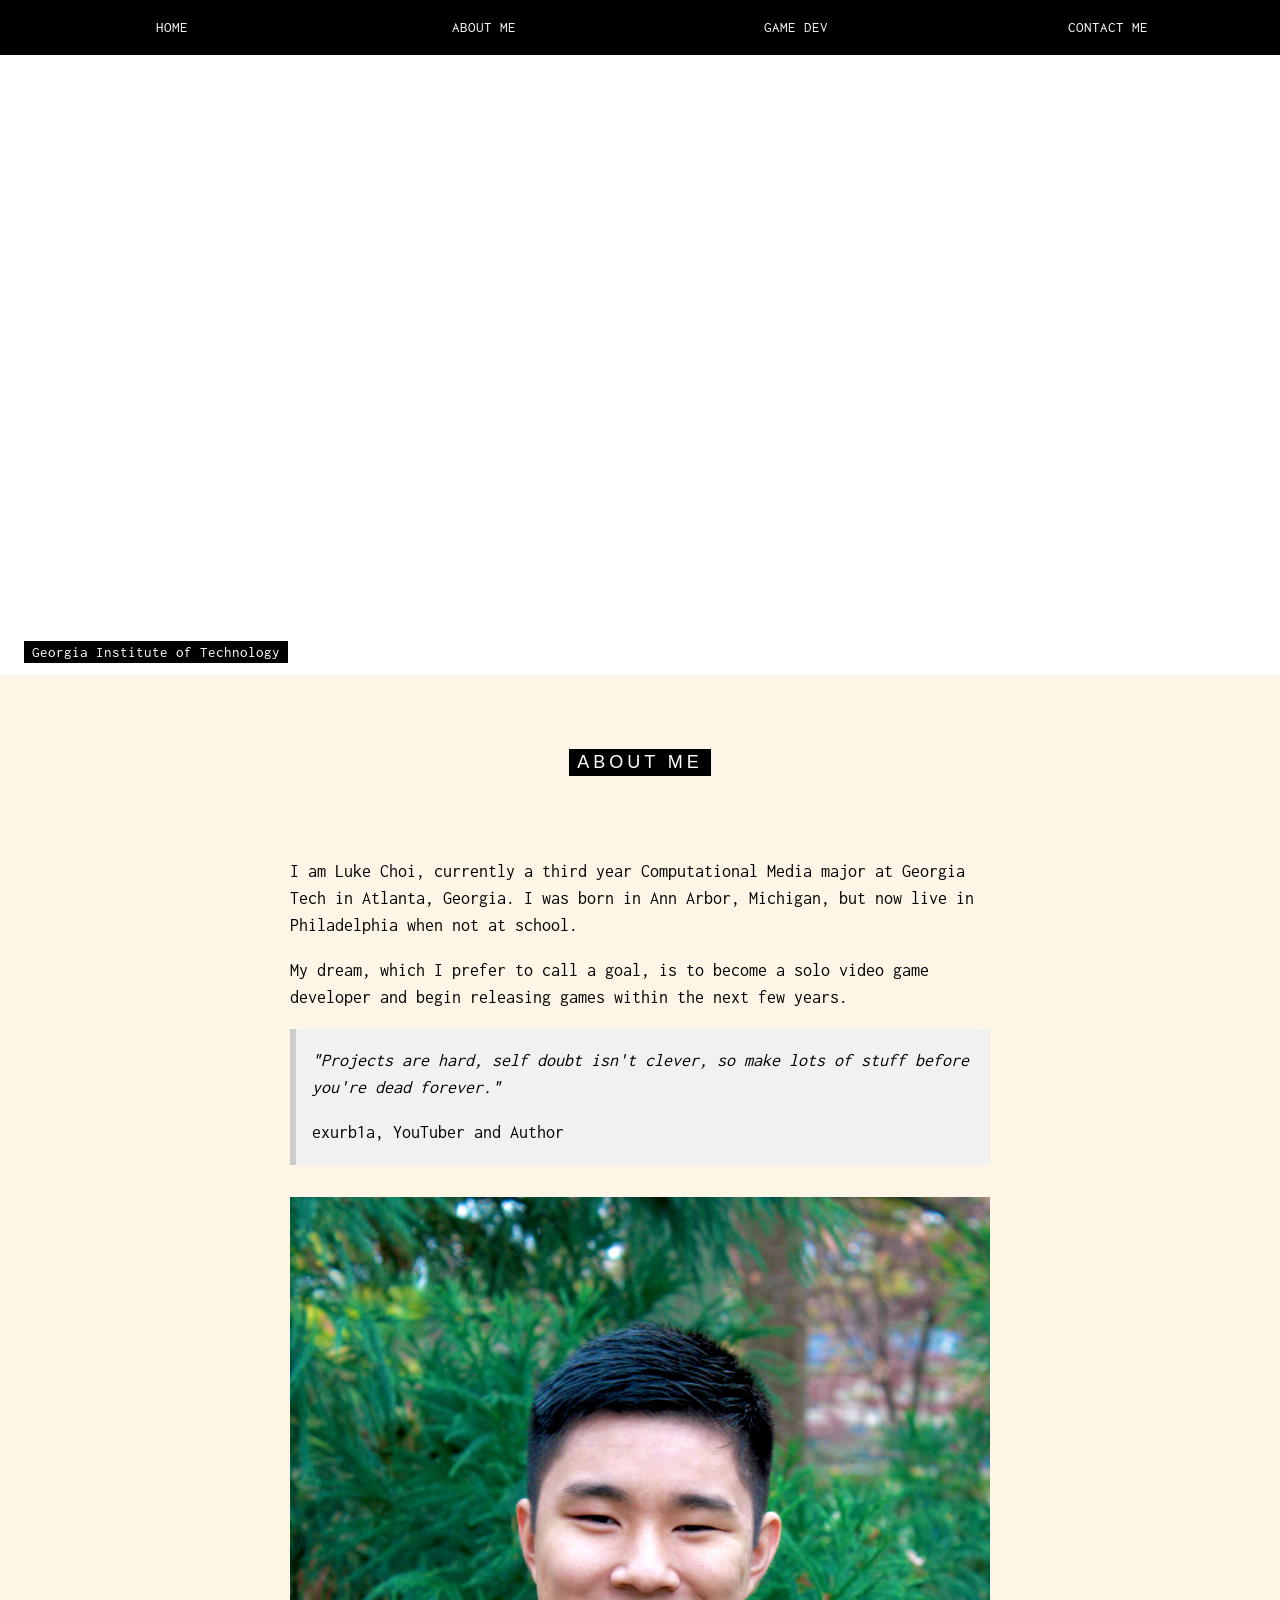
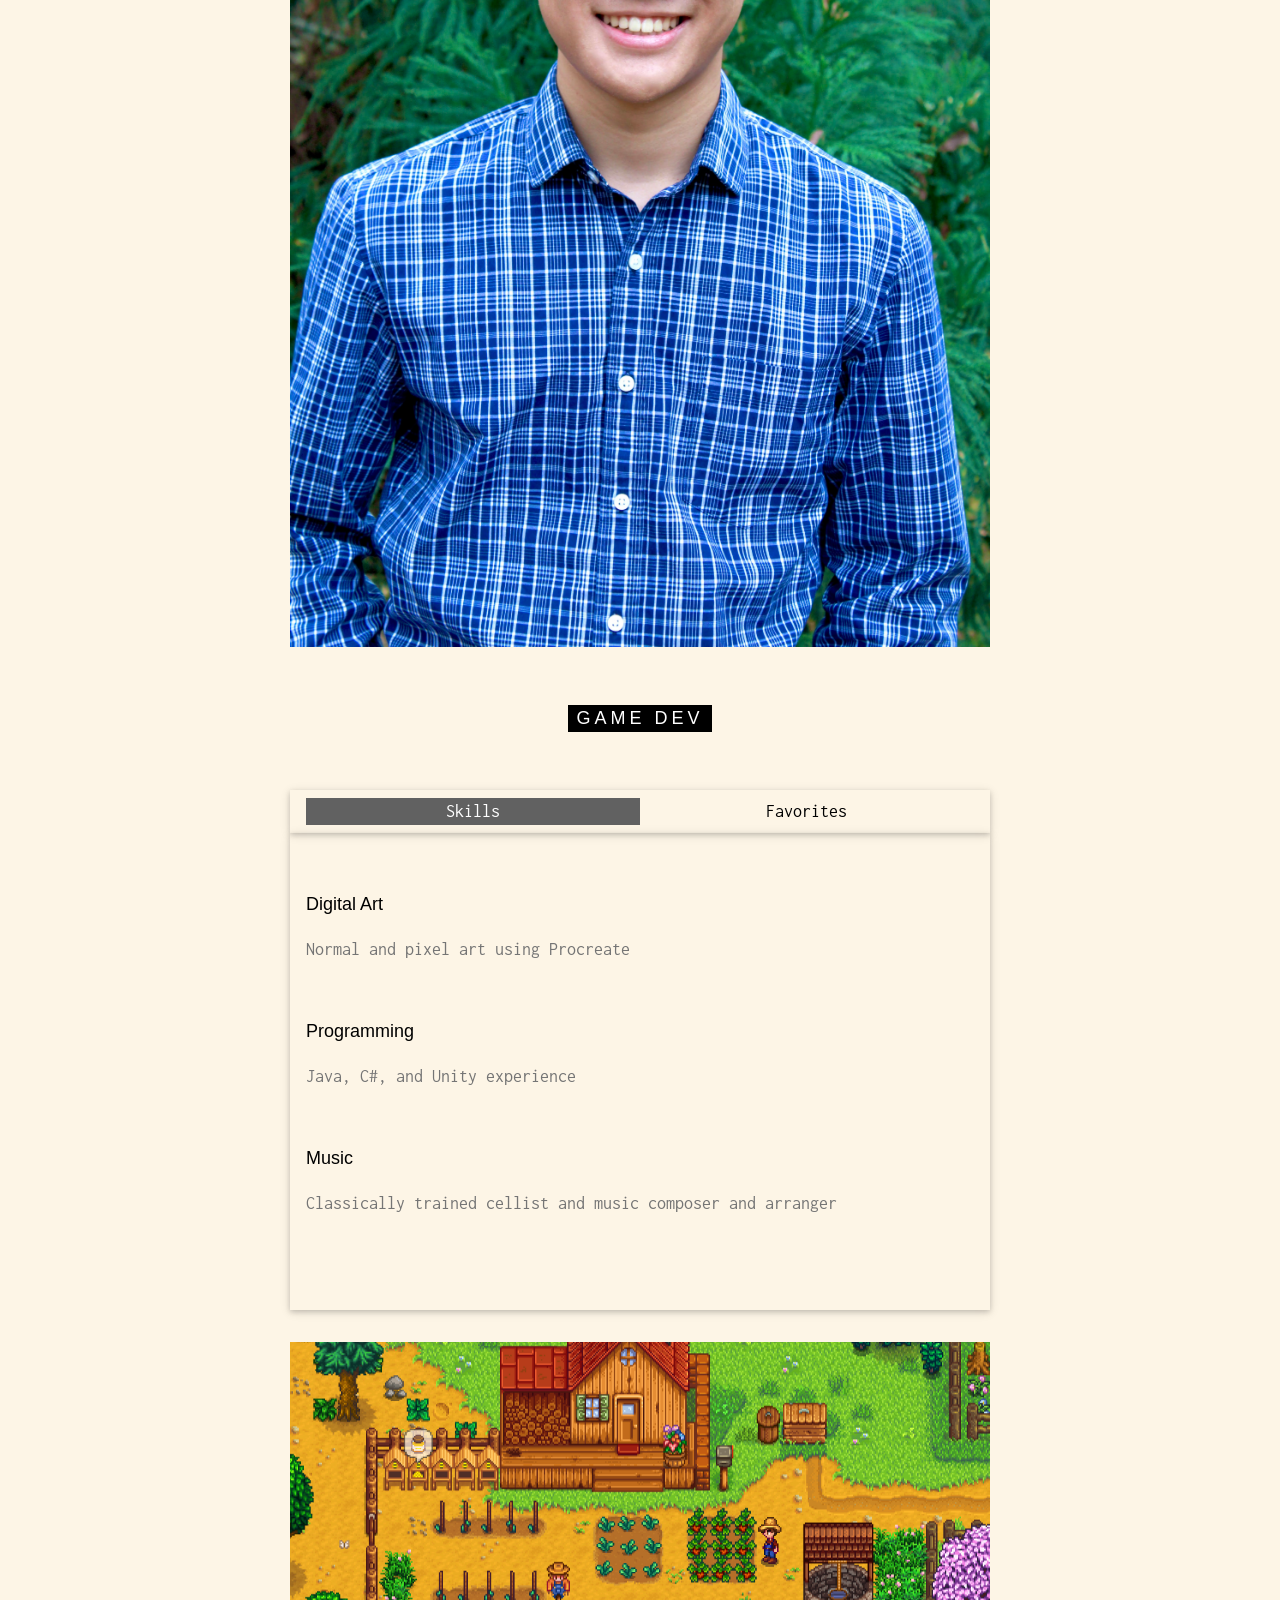
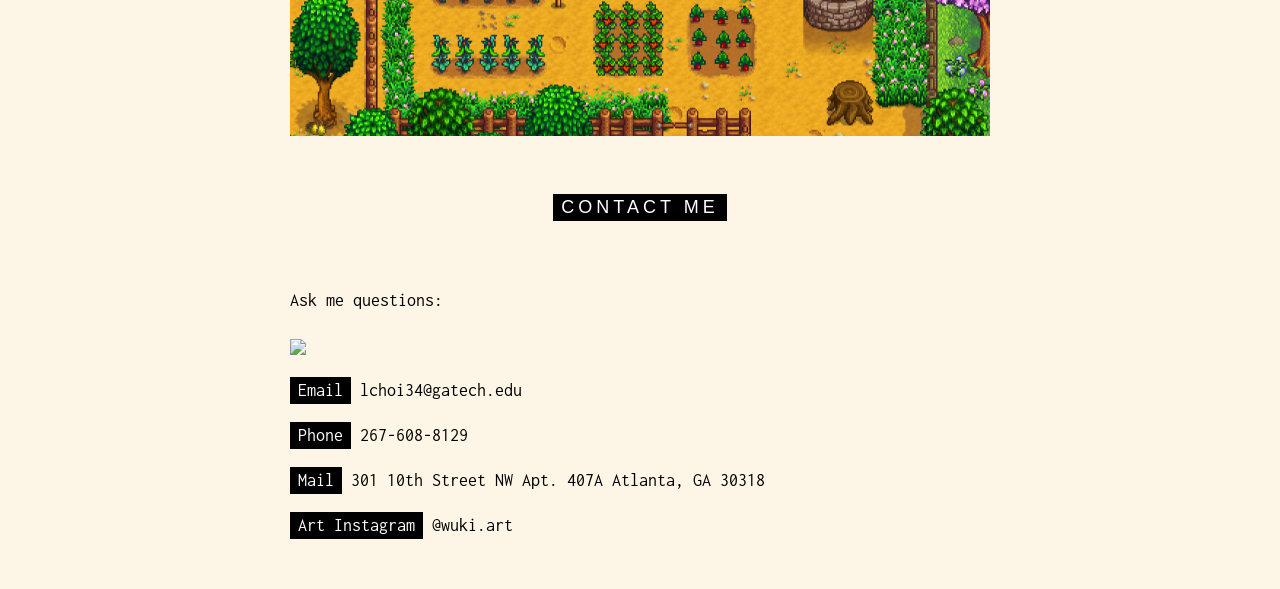
==== index.html @ 67d05bbc "rename" ====
<!DOCTYPE html>
<html>
<head>
<title>Luke Choi</title>
<meta charset="UTF-8">
<meta name="viewport" content="width=device-width, initial-scale=1">
<link rel="stylesheet" href="hmm.css">
<link rel="stylesheet" href="https://fonts.googleapis.com/css?family=Inconsolata">
<style>
body, html {
  height: 100%;
  font-family: "Inconsolata", sans-serif;
}

.bgimg {
  background-position: center;
  background-size: cover;
  background-image: url("mountains2.jpg");
  min-height: 75%;
}

.menu {
  display: none;
}
</style>
</head>
<body>

<!-- Links (sit on top) -->
<div class="w3-top">
  <div class="w3-row w3-padding w3-black">
    <div class="w3-col s3">
      <a href="#" class="w3-button w3-block w3-black">HOME</a>
    </div>
    <div class="w3-col s3">
      <a href="#about" class="w3-button w3-block w3-black">ABOUT ME</a>
    </div>
    <div class="w3-col s3">
      <a href="#gamedev" class="w3-button w3-block w3-black">GAME DEV</a>
    </div>
    <div class="w3-col s3">
      <a href="#contact" class="w3-button w3-block w3-black">CONTACT ME</a>
    </div>
  </div>
</div>

<!-- Header with image -->
<header class="bgimg w3-display-container w3-grayscale-min" id="home">
  <div class="w3-display-bottomleft w3-center w3-padding-large w3-hide-small">
    <span class="w3-tag">Georgia Institute of Technology</span>
  </div>
  <div class="w3-display-middle w3-center">
    <span class="w3-text-white" style="font-size:90px">Luke<br>Choi</span>
  </div>
  <div class="w3-display-bottomright w3-center w3-padding-large">
    <span class="w3-text-white">Computational Media</span>
  </div>
</header>

<!-- Add a background color and large text to the whole page -->
<div class="w3-sand w3-grayscale w3-large">

<!-- About Container -->
<div class="w3-container" id="about">
  <div class="w3-content" style="max-width:700px">
    <h5 class="w3-center w3-padding-64"><span class="w3-tag w3-wide">ABOUT ME</span></h5>
    <p>I am Luke Choi, currently a third year Computational Media major at Georgia Tech in Atlanta, Georgia. I was born in Ann Arbor, Michigan, but now live in Philadelphia when not at school. </p>
    <p>My dream, which I prefer to call a goal, is to become a solo video game developer and begin releasing games within the next few years. </p>
    <div class="w3-panel w3-leftbar w3-light-grey">
      <p><i>"Projects are hard, self doubt isn't clever, so make lots of stuff before you're dead forever."</i></p>
      <p>exurb1a, YouTuber and Author</p>
    </div>
    <img src="luke.jpg" style="width:100%;max-width:1000px" class="w3-margin-top">
  </div>
</div>

<!-- Menu Container -->
<div class="w3-container" id="gamedev">
  <div class="w3-content" style="max-width:700px">
 
    <h5 class="w3-center w3-padding-48"><span class="w3-tag w3-wide">GAME DEV</span></h5>
  
    <div class="w3-row w3-center w3-card w3-padding">
      <a href="javascript:void(0)" onclick="openMenu(event, 'Skills');" id="myLink">
        <div class="w3-col s6 tablink">Skills</div>
      </a>
      <a href="javascript:void(0)" onclick="openMenu(event, 'Favorites');">
        <div class="w3-col s6 tablink">Favorites</div>
      </a>
    </div>

    <div id="Skills" class="w3-container menu w3-padding-48 w3-card">
      <h5>Digital Art</h5>
      <p class="w3-text-grey">Normal and pixel art using Procreate</p><br>
    
      <h5>Programming</h5>
      <p class="w3-text-grey">Java, C#, and Unity experience</p><br>
    
      <h5>Music</h5>
      <p class="w3-text-grey">Classically trained cellist and music composer and arranger</p><br>
    </div>

    <div id="Favorites" class="w3-container menu w3-padding-48 w3-card">
      <h5>Doki Doki Literature Club!</h5>
      <p class="w3-text-grey">Psychological horror game that pushed me into game dev</p><br>
    
      <h5>Undertale</h5>
      <p class="w3-text-grey">Great example of using game mechanics to reinforce themes</p><br>
    
      <h5>Stardew Valley</h5>
      <p class="w3-text-grey">Proof that game devs can create amazing things alone</p><br>
    
      <h5>Before Your Eyes</h5>
      <p class="w3-text-grey">Pushes the boundaries of storytelling in video games</p><br>
    
      <h5>Overwatch</h5>
      <p class="w3-text-grey">Just for my competetive strategy kick</p>
    </div>  
    <img src="stardew.jpg" style="width:100%;max-width:1000px;margin-top:32px;">
  </div>
</div>

<!-- Contact/Area Container -->
<div class="w3-container" id="contact" style="padding-bottom:32px;">
  <div class="w3-content" style="max-width:700px">
    <h5 class="w3-center w3-padding-48"><span class="w3-tag w3-wide">CONTACT ME</span></h5>
    <p>Ask me questions:</p>
    <img src="lake.jpg" class="w3-image" style="width:100%">
    <p><span class="w3-tag">Email</span> lchoi34@gatech.edu</p>
    <p><span class="w3-tag">Phone</span> 267-608-8129</p>
    <p><span class="w3-tag">Mail</span> 301 10th Street NW Apt. 407A Atlanta, GA 30318</p>
    <p><span class="w3-tag">Art Instagram</span> @wuki.art</p>
  </div>
</div>

<!-- End page content -->
</div>

<script>
// Tabbed Menu
function openMenu(evt, menuName) {
  var i, x, tablinks;
  x = document.getElementsByClassName("menu");
  for (i = 0; i < x.length; i++) {
    x[i].style.display = "none";
  }
  tablinks = document.getElementsByClassName("tablink");
  for (i = 0; i < x.length; i++) {
    tablinks[i].className = tablinks[i].className.replace(" w3-dark-grey", "");
  }
  document.getElementById(menuName).style.display = "block";
  evt.currentTarget.firstElementChild.className += " w3-dark-grey";
}
document.getElementById("myLink").click();
</script>

</body>
</html>
---- hmm.css ----
/* W3.CSS 4.15 December 2020 by Jan Egil and Borge Refsnes */
html{box-sizing:border-box}*,*:before,*:after{box-sizing:inherit}
/* Extract from normalize.css by Nicolas Gallagher and Jonathan Neal git.io/normalize */
html{-ms-text-size-adjust:100%;-webkit-text-size-adjust:100%}body{margin:0}
article,aside,details,figcaption,figure,footer,header,main,menu,nav,section{display:block}summary{display:list-item}
audio,canvas,progress,video{display:inline-block}progress{vertical-align:baseline}
audio:not([controls]){display:none;height:0}[hidden],template{display:none}
a{background-color:transparent}a:active,a:hover{outline-width:0}
abbr[title]{border-bottom:none;text-decoration:underline;text-decoration:underline dotted}
b,strong{font-weight:bolder}dfn{font-style:italic}mark{background:#ff0;color:#000}
small{font-size:80%}sub,sup{font-size:75%;line-height:0;position:relative;vertical-align:baseline}
sub{bottom:-0.25em}sup{top:-0.5em}figure{margin:1em 40px}img{border-style:none}
code,kbd,pre,samp{font-family:monospace,monospace;font-size:1em}hr{box-sizing:content-box;height:0;overflow:visible}
button,input,select,textarea,optgroup{font:inherit;margin:0}optgroup{font-weight:bold}
button,input{overflow:visible}button,select{text-transform:none}
button,[type=button],[type=reset],[type=submit]{-webkit-appearance:button}
button::-moz-focus-inner,[type=button]::-moz-focus-inner,[type=reset]::-moz-focus-inner,[type=submit]::-moz-focus-inner{border-style:none;padding:0}
button:-moz-focusring,[type=button]:-moz-focusring,[type=reset]:-moz-focusring,[type=submit]:-moz-focusring{outline:1px dotted ButtonText}
fieldset{border:1px solid #c0c0c0;margin:0 2px;padding:.35em .625em .75em}
legend{color:inherit;display:table;max-width:100%;padding:0;white-space:normal}textarea{overflow:auto}
[type=checkbox],[type=radio]{padding:0}
[type=number]::-webkit-inner-spin-button,[type=number]::-webkit-outer-spin-button{height:auto}
[type=search]{-webkit-appearance:textfield;outline-offset:-2px}
[type=search]::-webkit-search-decoration{-webkit-appearance:none}
::-webkit-file-upload-button{-webkit-appearance:button;font:inherit}
/* End extract */
html,body{font-family:Verdana,sans-serif;font-size:15px;line-height:1.5}html{overflow-x:hidden}
h1{font-size:36px}h2{font-size:30px}h3{font-size:24px}h4{font-size:20px}h5{font-size:18px}h6{font-size:16px}
.w3-serif{font-family:serif}.w3-sans-serif{font-family:sans-serif}.w3-cursive{font-family:cursive}.w3-monospace{font-family:monospace}
h1,h2,h3,h4,h5,h6{font-family:"Segoe UI",Arial,sans-serif;font-weight:400;margin:10px 0}.w3-wide{letter-spacing:4px}
hr{border:0;border-top:1px solid #eee;margin:20px 0}
.w3-image{max-width:100%;height:auto}img{vertical-align:middle}a{color:inherit}
.w3-table,.w3-table-all{border-collapse:collapse;border-spacing:0;width:100%;display:table}.w3-table-all{border:1px solid #ccc}
.w3-bordered tr,.w3-table-all tr{border-bottom:1px solid #ddd}.w3-striped tbody tr:nth-child(even){background-color:#f1f1f1}
.w3-table-all tr:nth-child(odd){background-color:#fff}.w3-table-all tr:nth-child(even){background-color:#f1f1f1}
.w3-hoverable tbody tr:hover,.w3-ul.w3-hoverable li:hover{background-color:#ccc}.w3-centered tr th,.w3-centered tr td{text-align:center}
.w3-table td,.w3-table th,.w3-table-all td,.w3-table-all th{padding:8px 8px;display:table-cell;text-align:left;vertical-align:top}
.w3-table th:first-child,.w3-table td:first-child,.w3-table-all th:first-child,.w3-table-all td:first-child{padding-left:16px}
.w3-btn,.w3-button{border:none;display:inline-block;padding:8px 16px;vertical-align:middle;overflow:hidden;text-decoration:none;color:inherit;background-color:inherit;text-align:center;cursor:pointer;white-space:nowrap}
.w3-btn:hover{box-shadow:0 8px 16px 0 rgba(0,0,0,0.2),0 6px 20px 0 rgba(0,0,0,0.19)}
.w3-btn,.w3-button{-webkit-touch-callout:none;-webkit-user-select:none;-khtml-user-select:none;-moz-user-select:none;-ms-user-select:none;user-select:none}   
.w3-disabled,.w3-btn:disabled,.w3-button:disabled{cursor:not-allowed;opacity:0.3}.w3-disabled *,:disabled *{pointer-events:none}
.w3-btn.w3-disabled:hover,.w3-btn:disabled:hover{box-shadow:none}
.w3-badge,.w3-tag{background-color:#000;color:#fff;display:inline-block;padding-left:8px;padding-right:8px;text-align:center}.w3-badge{border-radius:50%}
.w3-ul{list-style-type:none;padding:0;margin:0}.w3-ul li{padding:8px 16px;border-bottom:1px solid #ddd}.w3-ul li:last-child{border-bottom:none}
.w3-tooltip,.w3-display-container{position:relative}.w3-tooltip .w3-text{display:none}.w3-tooltip:hover .w3-text{display:inline-block}
.w3-ripple:active{opacity:0.5}.w3-ripple{transition:opacity 0s}
.w3-input{padding:8px;display:block;border:none;border-bottom:1px solid #ccc;width:100%}
.w3-select{padding:9px 0;width:100%;border:none;border-bottom:1px solid #ccc}
.w3-dropdown-click,.w3-dropdown-hover{position:relative;display:inline-block;cursor:pointer}
.w3-dropdown-hover:hover .w3-dropdown-content{display:block}
.w3-dropdown-hover:first-child,.w3-dropdown-click:hover{background-color:#ccc;color:#000}
.w3-dropdown-hover:hover > .w3-button:first-child,.w3-dropdown-click:hover > .w3-button:first-child{background-color:#ccc;color:#000}
.w3-dropdown-content{cursor:auto;color:#000;background-color:#fff;display:none;position:absolute;min-width:160px;margin:0;padding:0;z-index:1}
.w3-check,.w3-radio{width:24px;height:24px;position:relative;top:6px}
.w3-sidebar{height:100%;width:200px;background-color:#fff;position:fixed!important;z-index:1;overflow:auto}
.w3-bar-block .w3-dropdown-hover,.w3-bar-block .w3-dropdown-click{width:100%}
.w3-bar-block .w3-dropdown-hover .w3-dropdown-content,.w3-bar-block .w3-dropdown-click .w3-dropdown-content{min-width:100%}
.w3-bar-block .w3-dropdown-hover .w3-button,.w3-bar-block .w3-dropdown-click .w3-button{width:100%;text-align:left;padding:8px 16px}
.w3-main,#main{transition:margin-left .4s}
.w3-modal{z-index:3;display:none;padding-top:100px;position:fixed;left:0;top:0;width:100%;height:100%;overflow:auto;background-color:rgb(0,0,0);background-color:rgba(0,0,0,0.4)}
.w3-modal-content{margin:auto;background-color:#fff;position:relative;padding:0;outline:0;width:600px}
.w3-bar{width:100%;overflow:hidden}.w3-center .w3-bar{display:inline-block;width:auto}
.w3-bar .w3-bar-item{padding:8px 16px;float:left;width:auto;border:none;display:block;outline:0}
.w3-bar .w3-dropdown-hover,.w3-bar .w3-dropdown-click{position:static;float:left}
.w3-bar .w3-button{white-space:normal}
.w3-bar-block .w3-bar-item{width:100%;display:block;padding:8px 16px;text-align:left;border:none;white-space:normal;float:none;outline:0}
.w3-bar-block.w3-center .w3-bar-item{text-align:center}.w3-block{display:block;width:100%}
.w3-responsive{display:block;overflow-x:auto}
.w3-container:after,.w3-container:before,.w3-panel:after,.w3-panel:before,.w3-row:after,.w3-row:before,.w3-row-padding:after,.w3-row-padding:before,
.w3-cell-row:before,.w3-cell-row:after,.w3-clear:after,.w3-clear:before,.w3-bar:before,.w3-bar:after{content:"";display:table;clear:both}
.w3-col,.w3-half,.w3-third,.w3-twothird,.w3-threequarter,.w3-quarter{float:left;width:100%}
.w3-col.s1{width:8.33333%}.w3-col.s2{width:16.66666%}.w3-col.s3{width:24.99999%}.w3-col.s4{width:33.33333%}
.w3-col.s5{width:41.66666%}.w3-col.s6{width:49.99999%}.w3-col.s7{width:58.33333%}.w3-col.s8{width:66.66666%}
.w3-col.s9{width:74.99999%}.w3-col.s10{width:83.33333%}.w3-col.s11{width:91.66666%}.w3-col.s12{width:99.99999%}
@media (min-width:601px){.w3-col.m1{width:8.33333%}.w3-col.m2{width:16.66666%}.w3-col.m3,.w3-quarter{width:24.99999%}.w3-col.m4,.w3-third{width:33.33333%}
.w3-col.m5{width:41.66666%}.w3-col.m6,.w3-half{width:49.99999%}.w3-col.m7{width:58.33333%}.w3-col.m8,.w3-twothird{width:66.66666%}
.w3-col.m9,.w3-threequarter{width:74.99999%}.w3-col.m10{width:83.33333%}.w3-col.m11{width:91.66666%}.w3-col.m12{width:99.99999%}}
@media (min-width:993px){.w3-col.l1{width:8.33333%}.w3-col.l2{width:16.66666%}.w3-col.l3{width:24.99999%}.w3-col.l4{width:33.33333%}
.w3-col.l5{width:41.66666%}.w3-col.l6{width:49.99999%}.w3-col.l7{width:58.33333%}.w3-col.l8{width:66.66666%}
.w3-col.l9{width:74.99999%}.w3-col.l10{width:83.33333%}.w3-col.l11{width:91.66666%}.w3-col.l12{width:99.99999%}}
.w3-rest{overflow:hidden}.w3-stretch{margin-left:-16px;margin-right:-16px}
.w3-content,.w3-auto{margin-left:auto;margin-right:auto}.w3-content{max-width:980px}.w3-auto{max-width:1140px}
.w3-cell-row{display:table;width:100%}.w3-cell{display:table-cell}
.w3-cell-top{vertical-align:top}.w3-cell-middle{vertical-align:middle}.w3-cell-bottom{vertical-align:bottom}
.w3-hide{display:none!important}.w3-show-block,.w3-show{display:block!important}.w3-show-inline-block{display:inline-block!important}
@media (max-width:1205px){.w3-auto{max-width:95%}}
@media (max-width:600px){.w3-modal-content{margin:0 10px;width:auto!important}.w3-modal{padding-top:30px}
.w3-dropdown-hover.w3-mobile .w3-dropdown-content,.w3-dropdown-click.w3-mobile .w3-dropdown-content{position:relative}	
.w3-hide-small{display:none!important}.w3-mobile{display:block;width:100%!important}.w3-bar-item.w3-mobile,.w3-dropdown-hover.w3-mobile,.w3-dropdown-click.w3-mobile{text-align:center}
.w3-dropdown-hover.w3-mobile,.w3-dropdown-hover.w3-mobile .w3-btn,.w3-dropdown-hover.w3-mobile .w3-button,.w3-dropdown-click.w3-mobile,.w3-dropdown-click.w3-mobile .w3-btn,.w3-dropdown-click.w3-mobile .w3-button{width:100%}}
@media (max-width:768px){.w3-modal-content{width:500px}.w3-modal{padding-top:50px}}
@media (min-width:993px){.w3-modal-content{width:900px}.w3-hide-large{display:none!important}.w3-sidebar.w3-collapse{display:block!important}}
@media (max-width:992px) and (min-width:601px){.w3-hide-medium{display:none!important}}
@media (max-width:992px){.w3-sidebar.w3-collapse{display:none}.w3-main{margin-left:0!important;margin-right:0!important}.w3-auto{max-width:100%}}
.w3-top,.w3-bottom{position:fixed;width:100%;z-index:1}.w3-top{top:0}.w3-bottom{bottom:0}
.w3-overlay{position:fixed;display:none;width:100%;height:100%;top:0;left:0;right:0;bottom:0;background-color:rgba(0,0,0,0.5);z-index:2}
.w3-display-topleft{position:absolute;left:0;top:0}.w3-display-topright{position:absolute;right:0;top:0}
.w3-display-bottomleft{position:absolute;left:0;bottom:0}.w3-display-bottomright{position:absolute;right:0;bottom:0}
.w3-display-middle{position:absolute;top:50%;left:50%;transform:translate(-50%,-50%);-ms-transform:translate(-50%,-50%)}
.w3-display-left{position:absolute;top:50%;left:0%;transform:translate(0%,-50%);-ms-transform:translate(-0%,-50%)}
.w3-display-right{position:absolute;top:50%;right:0%;transform:translate(0%,-50%);-ms-transform:translate(0%,-50%)}
.w3-display-topmiddle{position:absolute;left:50%;top:0;transform:translate(-50%,0%);-ms-transform:translate(-50%,0%)}
.w3-display-bottommiddle{position:absolute;left:50%;bottom:0;transform:translate(-50%,0%);-ms-transform:translate(-50%,0%)}
.w3-display-container:hover .w3-display-hover{display:block}.w3-display-container:hover span.w3-display-hover{display:inline-block}.w3-display-hover{display:none}
.w3-display-position{position:absolute}
.w3-circle{border-radius:50%}
.w3-round-small{border-radius:2px}.w3-round,.w3-round-medium{border-radius:4px}.w3-round-large{border-radius:8px}.w3-round-xlarge{border-radius:16px}.w3-round-xxlarge{border-radius:32px}
.w3-row-padding,.w3-row-padding>.w3-half,.w3-row-padding>.w3-third,.w3-row-padding>.w3-twothird,.w3-row-padding>.w3-threequarter,.w3-row-padding>.w3-quarter,.w3-row-padding>.w3-col{padding:0 8px}
.w3-container,.w3-panel{padding:0.01em 16px}.w3-panel{margin-top:16px;margin-bottom:16px}
.w3-code,.w3-codespan{font-family:Consolas,"courier new";font-size:16px}
.w3-code{width:auto;background-color:#fff;padding:8px 12px;border-left:4px solid #4CAF50;word-wrap:break-word}
.w3-codespan{color:crimson;background-color:#f1f1f1;padding-left:4px;padding-right:4px;font-size:110%}
.w3-card,.w3-card-2{box-shadow:0 2px 5px 0 rgba(0,0,0,0.16),0 2px 10px 0 rgba(0,0,0,0.12)}
.w3-card-4,.w3-hover-shadow:hover{box-shadow:0 4px 10px 0 rgba(0,0,0,0.2),0 4px 20px 0 rgba(0,0,0,0.19)}
.w3-spin{animation:w3-spin 2s infinite linear}@keyframes w3-spin{0%{transform:rotate(0deg)}100%{transform:rotate(359deg)}}
.w3-animate-fading{animation:fading 10s infinite}@keyframes fading{0%{opacity:0}50%{opacity:1}100%{opacity:0}}
.w3-animate-opacity{animation:opac 0.8s}@keyframes opac{from{opacity:0} to{opacity:1}}
.w3-animate-top{position:relative;animation:animatetop 0.4s}@keyframes animatetop{from{top:-300px;opacity:0} to{top:0;opacity:1}}
.w3-animate-left{position:relative;animation:animateleft 0.4s}@keyframes animateleft{from{left:-300px;opacity:0} to{left:0;opacity:1}}
.w3-animate-right{position:relative;animation:animateright 0.4s}@keyframes animateright{from{right:-300px;opacity:0} to{right:0;opacity:1}}
.w3-animate-bottom{position:relative;animation:animatebottom 0.4s}@keyframes animatebottom{from{bottom:-300px;opacity:0} to{bottom:0;opacity:1}}
.w3-animate-zoom {animation:animatezoom 0.6s}@keyframes animatezoom{from{transform:scale(0)} to{transform:scale(1)}}
.w3-animate-input{transition:width 0.4s ease-in-out}.w3-animate-input:focus{width:100%!important}
.w3-opacity,.w3-hover-opacity:hover{opacity:0.60}.w3-opacity-off,.w3-hover-opacity-off:hover{opacity:1}
.w3-opacity-max{opacity:0.25}.w3-opacity-min{opacity:0.75}
.w3-greyscale-max,.w3-grayscale-max,.w3-hover-greyscale:hover,.w3-hover-grayscale:hover{filter:grayscale(100%)}
/* .w3-greyscale,.w3-grayscale{filter:grayscale(75%)}.w3-greyscale-min,.w3-grayscale-min{filter:grayscale(50%)} */
.w3-sepia{filter:sepia(75%)}.w3-sepia-max,.w3-hover-sepia:hover{filter:sepia(100%)}.w3-sepia-min{filter:sepia(50%)}
.w3-tiny{font-size:10px!important}.w3-small{font-size:12px!important}.w3-medium{font-size:15px!important}.w3-large{font-size:18px!important}
.w3-xlarge{font-size:24px!important}.w3-xxlarge{font-size:36px!important}.w3-xxxlarge{font-size:48px!important}.w3-jumbo{font-size:64px!important}
.w3-left-align{text-align:left!important}.w3-right-align{text-align:right!important}.w3-justify{text-align:justify!important}.w3-center{text-align:center!important}
.w3-border-0{border:0!important}.w3-border{border:1px solid #ccc!important}
.w3-border-top{border-top:1px solid #ccc!important}.w3-border-bottom{border-bottom:1px solid #ccc!important}
.w3-border-left{border-left:1px solid #ccc!important}.w3-border-right{border-right:1px solid #ccc!important}
.w3-topbar{border-top:6px solid #ccc!important}.w3-bottombar{border-bottom:6px solid #ccc!important}
.w3-leftbar{border-left:6px solid #ccc!important}.w3-rightbar{border-right:6px solid #ccc!important}
.w3-section,.w3-code{margin-top:16px!important;margin-bottom:16px!important}
.w3-margin{margin:16px!important}.w3-margin-top{margin-top:16px!important}.w3-margin-bottom{margin-bottom:16px!important}
.w3-margin-left{margin-left:16px!important}.w3-margin-right{margin-right:16px!important}
.w3-padding-small{padding:4px 8px!important}.w3-padding{padding:8px 16px!important}.w3-padding-large{padding:12px 24px!important}
.w3-padding-16{padding-top:16px!important;padding-bottom:16px!important}.w3-padding-24{padding-top:24px!important;padding-bottom:24px!important}
.w3-padding-32{padding-top:32px!important;padding-bottom:32px!important}.w3-padding-48{padding-top:48px!important;padding-bottom:48px!important}
.w3-padding-64{padding-top:64px!important;padding-bottom:64px!important}
.w3-padding-top-64{padding-top:64px!important}.w3-padding-top-48{padding-top:48px!important}
.w3-padding-top-32{padding-top:32px!important}.w3-padding-top-24{padding-top:24px!important}
.w3-left{float:left!important}.w3-right{float:right!important}
.w3-button:hover{color:#000!important;background-color:#ccc!important}
.w3-transparent,.w3-hover-none:hover{background-color:transparent!important}
.w3-hover-none:hover{box-shadow:none!important}
/* Colors */
.w3-amber,.w3-hover-amber:hover{color:#000!important;background-color:#ffc107!important}
.w3-aqua,.w3-hover-aqua:hover{color:#000!important;background-color:#00ffff!important}
.w3-blue,.w3-hover-blue:hover{color:#fff!important;background-color:#2196F3!important}
.w3-light-blue,.w3-hover-light-blue:hover{color:#000!important;background-color:#87CEEB!important}
.w3-brown,.w3-hover-brown:hover{color:#fff!important;background-color:#795548!important}
.w3-cyan,.w3-hover-cyan:hover{color:#000!important;background-color:#00bcd4!important}
.w3-blue-grey,.w3-hover-blue-grey:hover,.w3-blue-gray,.w3-hover-blue-gray:hover{color:#fff!important;background-color:#607d8b!important}
.w3-green,.w3-hover-green:hover{color:#fff!important;background-color:#4CAF50!important}
.w3-light-green,.w3-hover-light-green:hover{color:#000!important;background-color:#8bc34a!important}
.w3-indigo,.w3-hover-indigo:hover{color:#fff!important;background-color:#3f51b5!important}
.w3-khaki,.w3-hover-khaki:hover{color:#000!important;background-color:#f0e68c!important}
.w3-lime,.w3-hover-lime:hover{color:#000!important;background-color:#cddc39!important}
.w3-orange,.w3-hover-orange:hover{color:#000!important;background-color:#ff9800!important}
.w3-deep-orange,.w3-hover-deep-orange:hover{color:#fff!important;background-color:#ff5722!important}
.w3-pink,.w3-hover-pink:hover{color:#fff!important;background-color:#e91e63!important}
.w3-purple,.w3-hover-purple:hover{color:#fff!important;background-color:#9c27b0!important}
.w3-deep-purple,.w3-hover-deep-purple:hover{color:#fff!important;background-color:#673ab7!important}
.w3-red,.w3-hover-red:hover{color:#fff!important;background-color:#f44336!important}
.w3-sand,.w3-hover-sand:hover{color:#000!important;background-color:#fdf5e6!important}
.w3-teal,.w3-hover-teal:hover{color:#fff!important;background-color:#009688!important}
.w3-yellow,.w3-hover-yellow:hover{color:#000!important;background-color:#ffeb3b!important}
.w3-white,.w3-hover-white:hover{color:#000!important;background-color:#fff!important}
.w3-black,.w3-hover-black:hover{color:#fff!important;background-color:#000!important}
.w3-grey,.w3-hover-grey:hover,.w3-gray,.w3-hover-gray:hover{color:#000!important;background-color:#9e9e9e!important}
.w3-light-grey,.w3-hover-light-grey:hover,.w3-light-gray,.w3-hover-light-gray:hover{color:#000!important;background-color:#f1f1f1!important}
.w3-dark-grey,.w3-hover-dark-grey:hover,.w3-dark-gray,.w3-hover-dark-gray:hover{color:#fff!important;background-color:#616161!important}
.w3-pale-red,.w3-hover-pale-red:hover{color:#000!important;background-color:#ffdddd!important}
.w3-pale-green,.w3-hover-pale-green:hover{color:#000!important;background-color:#ddffdd!important}
.w3-pale-yellow,.w3-hover-pale-yellow:hover{color:#000!important;background-color:#ffffcc!important}
.w3-pale-blue,.w3-hover-pale-blue:hover{color:#000!important;background-color:#ddffff!important}
.w3-text-amber,.w3-hover-text-amber:hover{color:#ffc107!important}
.w3-text-aqua,.w3-hover-text-aqua:hover{color:#00ffff!important}
.w3-text-blue,.w3-hover-text-blue:hover{color:#2196F3!important}
.w3-text-light-blue,.w3-hover-text-light-blue:hover{color:#87CEEB!important}
.w3-text-brown,.w3-hover-text-brown:hover{color:#795548!important}
.w3-text-cyan,.w3-hover-text-cyan:hover{color:#00bcd4!important}
.w3-text-blue-grey,.w3-hover-text-blue-grey:hover,.w3-text-blue-gray,.w3-hover-text-blue-gray:hover{color:#607d8b!important}
.w3-text-green,.w3-hover-text-green:hover{color:#4CAF50!important}
.w3-text-light-green,.w3-hover-text-light-green:hover{color:#8bc34a!important}
.w3-text-indigo,.w3-hover-text-indigo:hover{color:#3f51b5!important}
.w3-text-khaki,.w3-hover-text-khaki:hover{color:#b4aa50!important}
.w3-text-lime,.w3-hover-text-lime:hover{color:#cddc39!important}
.w3-text-orange,.w3-hover-text-orange:hover{color:#ff9800!important}
.w3-text-deep-orange,.w3-hover-text-deep-orange:hover{color:#ff5722!important}
.w3-text-pink,.w3-hover-text-pink:hover{color:#e91e63!important}
.w3-text-purple,.w3-hover-text-purple:hover{color:#9c27b0!important}
.w3-text-deep-purple,.w3-hover-text-deep-purple:hover{color:#673ab7!important}
.w3-text-red,.w3-hover-text-red:hover{color:#f44336!important}
.w3-text-sand,.w3-hover-text-sand:hover{color:#fdf5e6!important}
.w3-text-teal,.w3-hover-text-teal:hover{color:#009688!important}
.w3-text-yellow,.w3-hover-text-yellow:hover{color:#d2be0e!important}
.w3-text-white,.w3-hover-text-white:hover{color:#fff!important}
.w3-text-black,.w3-hover-text-black:hover{color:#000!important}
.w3-text-grey,.w3-hover-text-grey:hover,.w3-text-gray,.w3-hover-text-gray:hover{color:#757575!important}
.w3-text-light-grey,.w3-hover-text-light-grey:hover,.w3-text-light-gray,.w3-hover-text-light-gray:hover{color:#f1f1f1!important}
.w3-text-dark-grey,.w3-hover-text-dark-grey:hover,.w3-text-dark-gray,.w3-hover-text-dark-gray:hover{color:#3a3a3a!important}
.w3-border-amber,.w3-hover-border-amber:hover{border-color:#ffc107!important}
.w3-border-aqua,.w3-hover-border-aqua:hover{border-color:#00ffff!important}
.w3-border-blue,.w3-hover-border-blue:hover{border-color:#2196F3!important}
.w3-border-light-blue,.w3-hover-border-light-blue:hover{border-color:#87CEEB!important}
.w3-border-brown,.w3-hover-border-brown:hover{border-color:#795548!important}
.w3-border-cyan,.w3-hover-border-cyan:hover{border-color:#00bcd4!important}
.w3-border-blue-grey,.w3-hover-border-blue-grey:hover,.w3-border-blue-gray,.w3-hover-border-blue-gray:hover{border-color:#607d8b!important}
.w3-border-green,.w3-hover-border-green:hover{border-color:#4CAF50!important}
.w3-border-light-green,.w3-hover-border-light-green:hover{border-color:#8bc34a!important}
.w3-border-indigo,.w3-hover-border-indigo:hover{border-color:#3f51b5!important}
.w3-border-khaki,.w3-hover-border-khaki:hover{border-color:#f0e68c!important}
.w3-border-lime,.w3-hover-border-lime:hover{border-color:#cddc39!important}
.w3-border-orange,.w3-hover-border-orange:hover{border-color:#ff9800!important}
.w3-border-deep-orange,.w3-hover-border-deep-orange:hover{border-color:#ff5722!important}
.w3-border-pink,.w3-hover-border-pink:hover{border-color:#e91e63!important}
.w3-border-purple,.w3-hover-border-purple:hover{border-color:#9c27b0!important}
.w3-border-deep-purple,.w3-hover-border-deep-purple:hover{border-color:#673ab7!important}
.w3-border-red,.w3-hover-border-red:hover{border-color:#f44336!important}
.w3-border-sand,.w3-hover-border-sand:hover{border-color:#fdf5e6!important}
.w3-border-teal,.w3-hover-border-teal:hover{border-color:#009688!important}
.w3-border-yellow,.w3-hover-border-yellow:hover{border-color:#ffeb3b!important}
.w3-border-white,.w3-hover-border-white:hover{border-color:#fff!important}
.w3-border-black,.w3-hover-border-black:hover{border-color:#000!important}
.w3-border-grey,.w3-hover-border-grey:hover,.w3-border-gray,.w3-hover-border-gray:hover{border-color:#9e9e9e!important}
.w3-border-light-grey,.w3-hover-border-light-grey:hover,.w3-border-light-gray,.w3-hover-border-light-gray:hover{border-color:#f1f1f1!important}
.w3-border-dark-grey,.w3-hover-border-dark-grey:hover,.w3-border-dark-gray,.w3-hover-border-dark-gray:hover{border-color:#616161!important}
.w3-border-pale-red,.w3-hover-border-pale-red:hover{border-color:#ffe7e7!important}.w3-border-pale-green,.w3-hover-border-pale-green:hover{border-color:#e7ffe7!important}
.w3-border-pale-yellow,.w3-hover-border-pale-yellow:hover{border-color:#ffffcc!important}.w3-border-pale-blue,.w3-hover-border-pale-blue:hover{border-color:#e7ffff!important}
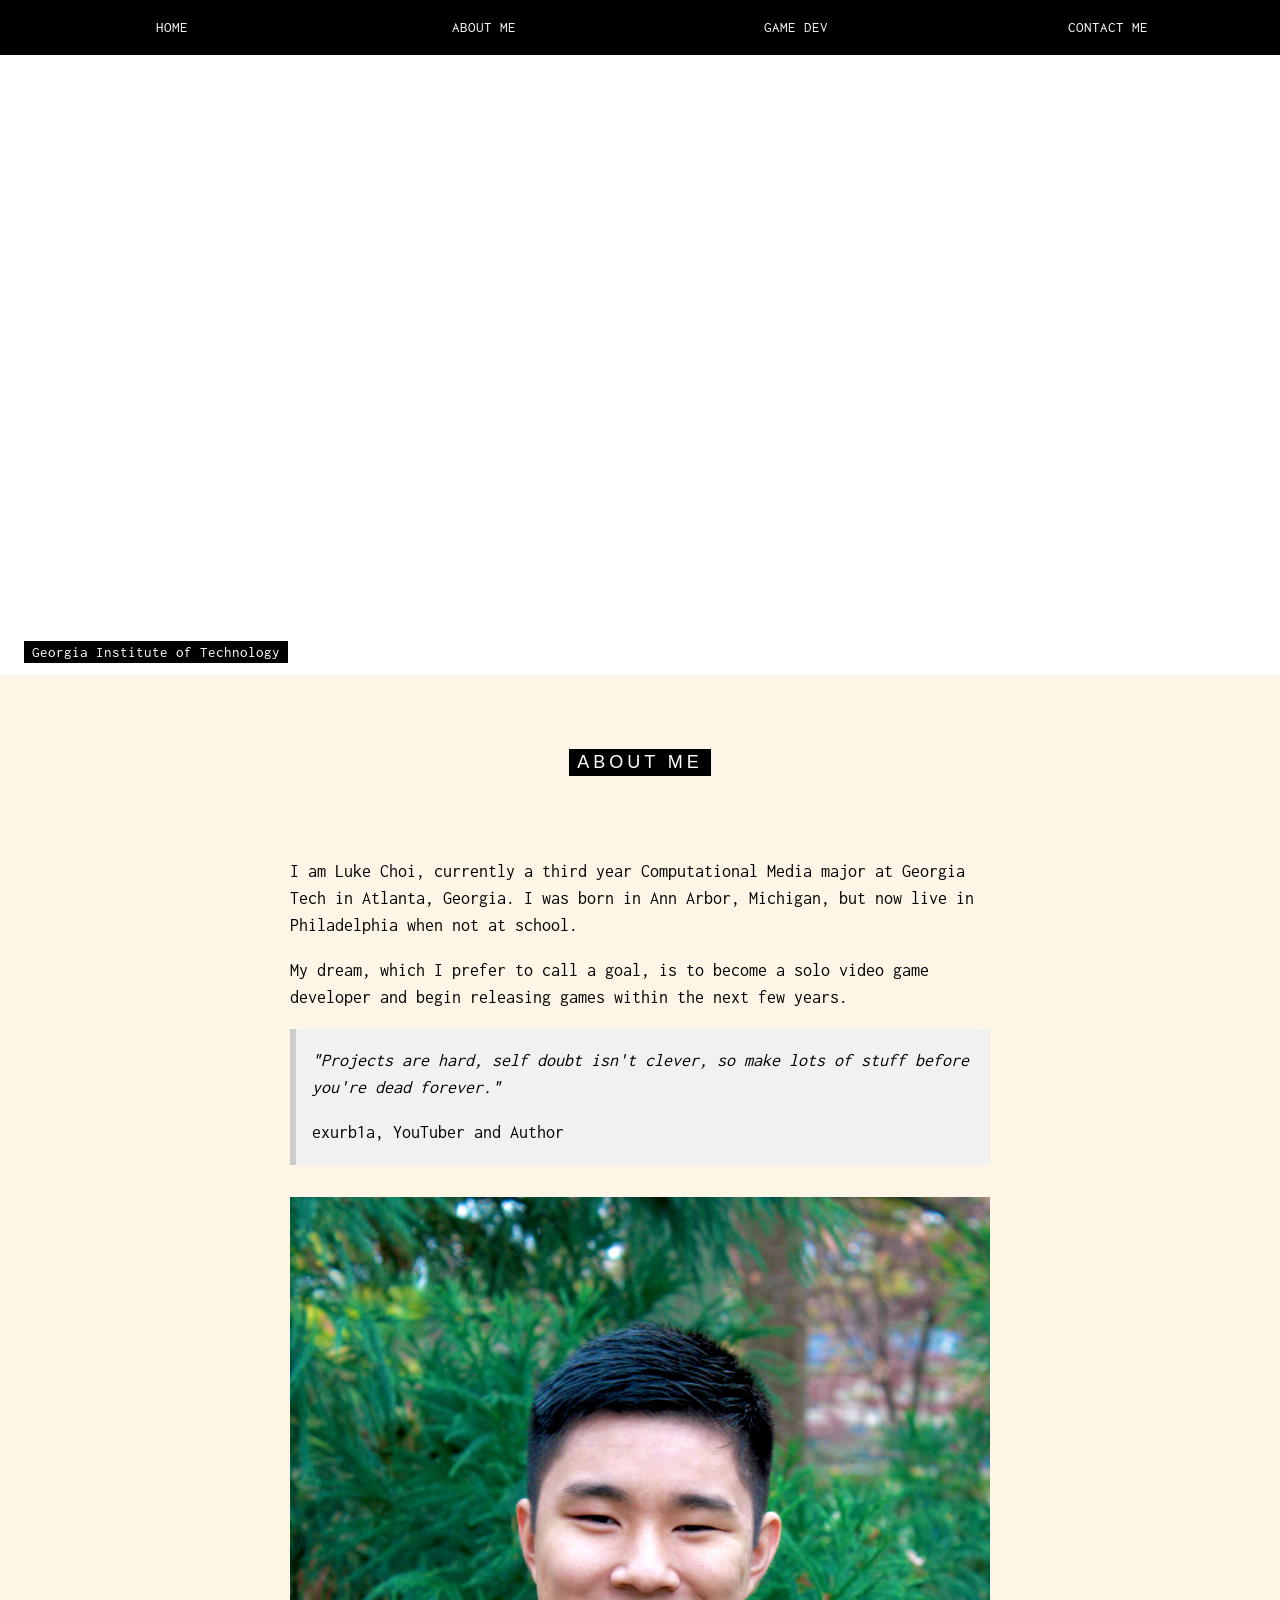
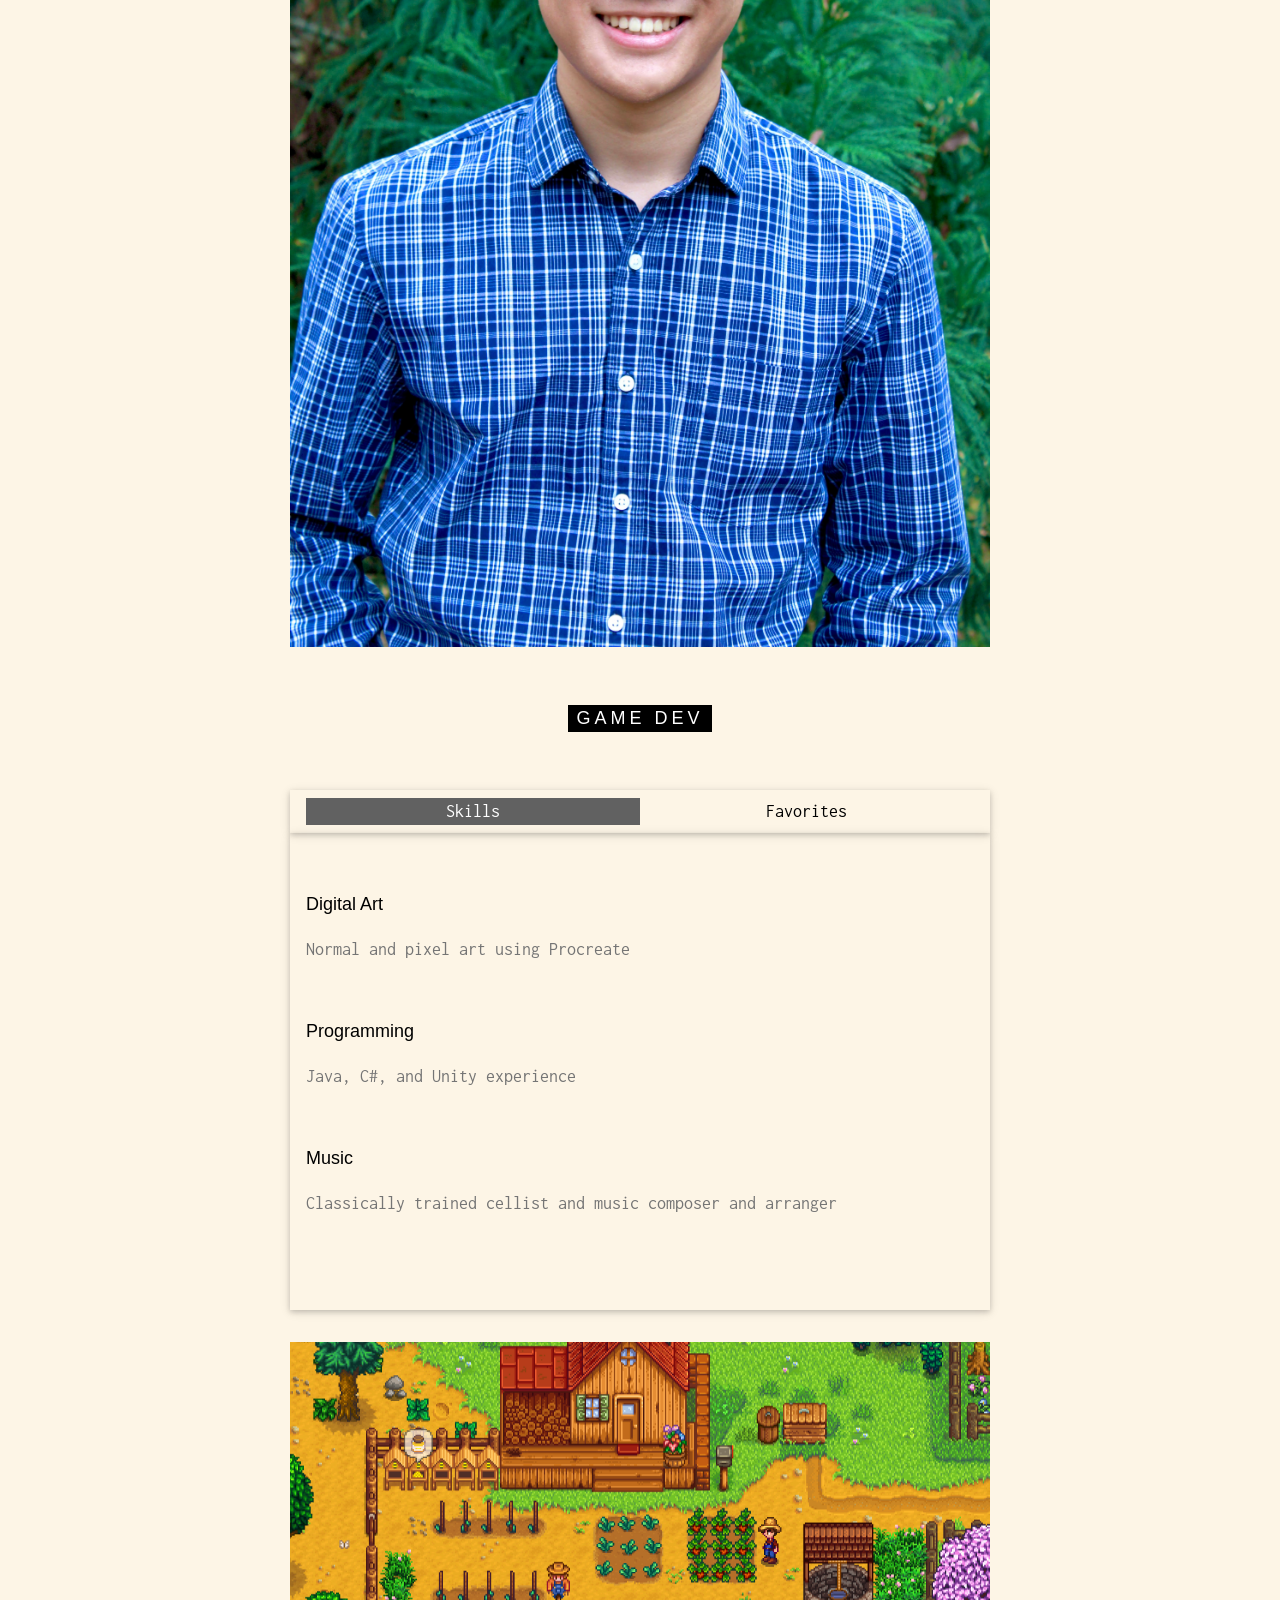
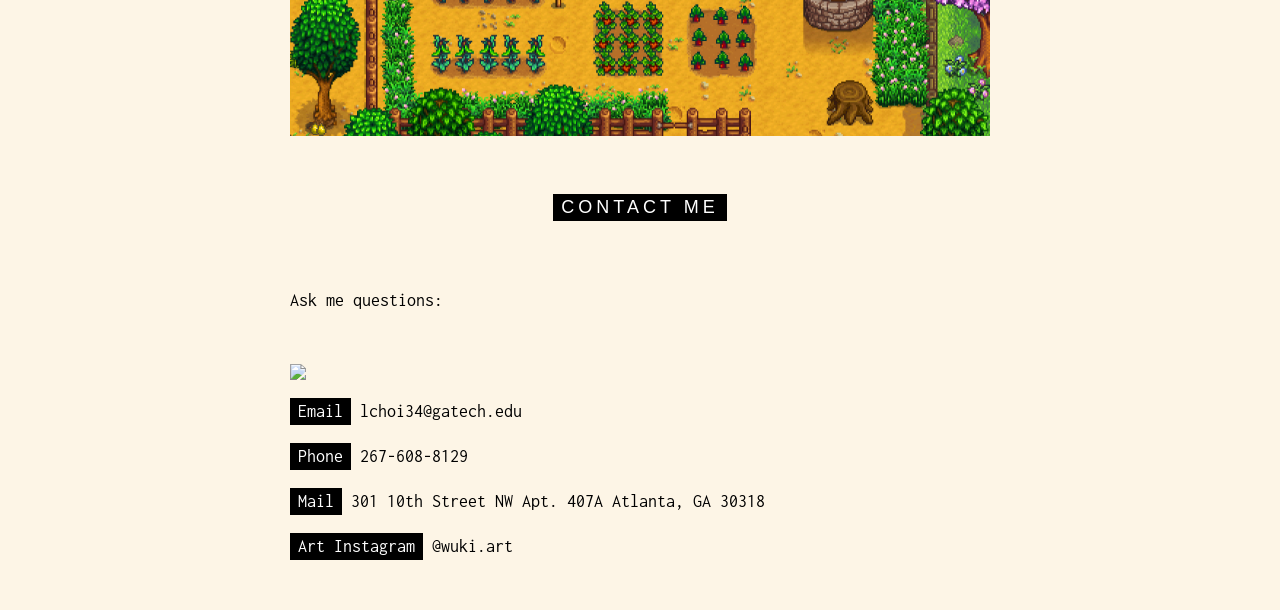
==== commit 0a4cec0a: "img" ====
--- a/index.html
+++ b/index.html
@@ -125,7 +125,7 @@
   <div class="w3-content" style="max-width:700px">
     <h5 class="w3-center w3-padding-48"><span class="w3-tag w3-wide">CONTACT ME</span></h5>
     <p>Ask me questions:</p>
-    <img src="lake.jpg" class="w3-image" style="width:100%">
+    <img src="lake.jpg" style="width:100%;max-width:1000px;margin-top:32px;">
     <p><span class="w3-tag">Email</span> lchoi34@gatech.edu</p>
     <p><span class="w3-tag">Phone</span> 267-608-8129</p>
     <p><span class="w3-tag">Mail</span> 301 10th Street NW Apt. 407A Atlanta, GA 30318</p>
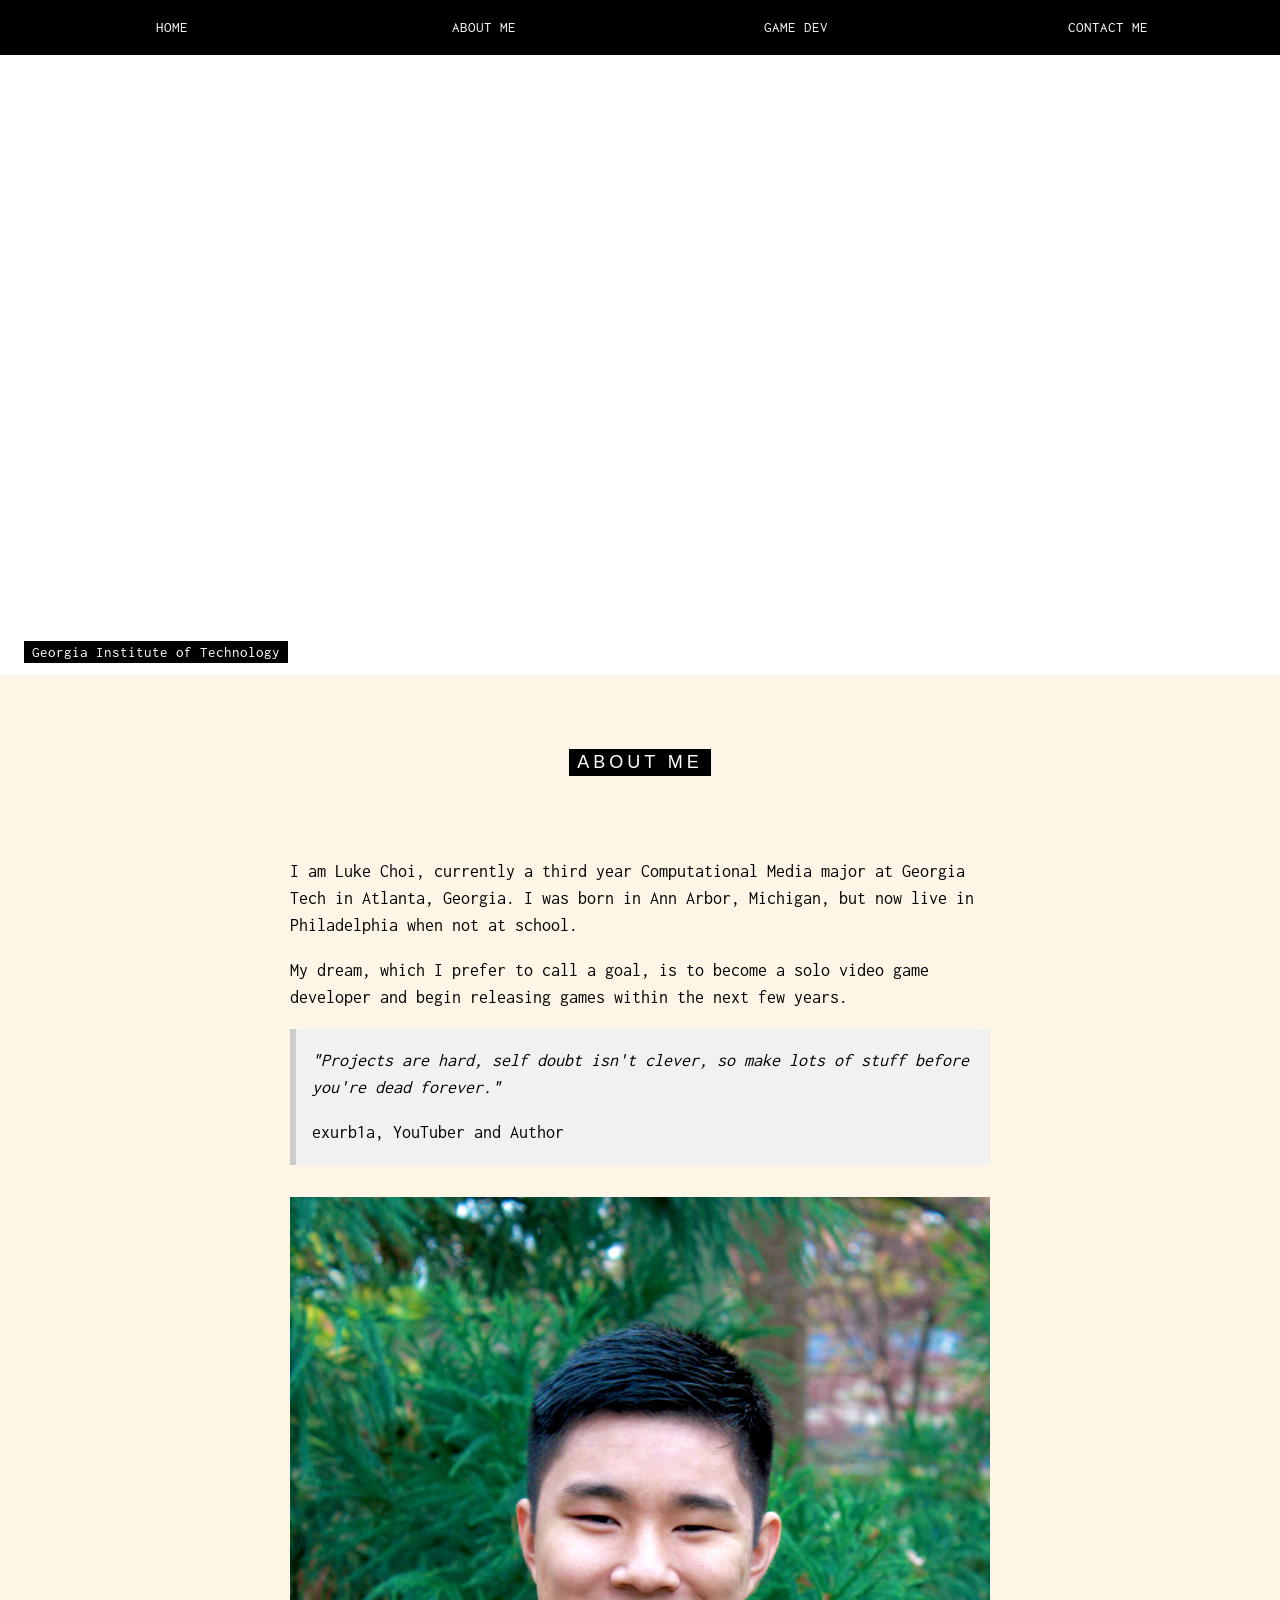
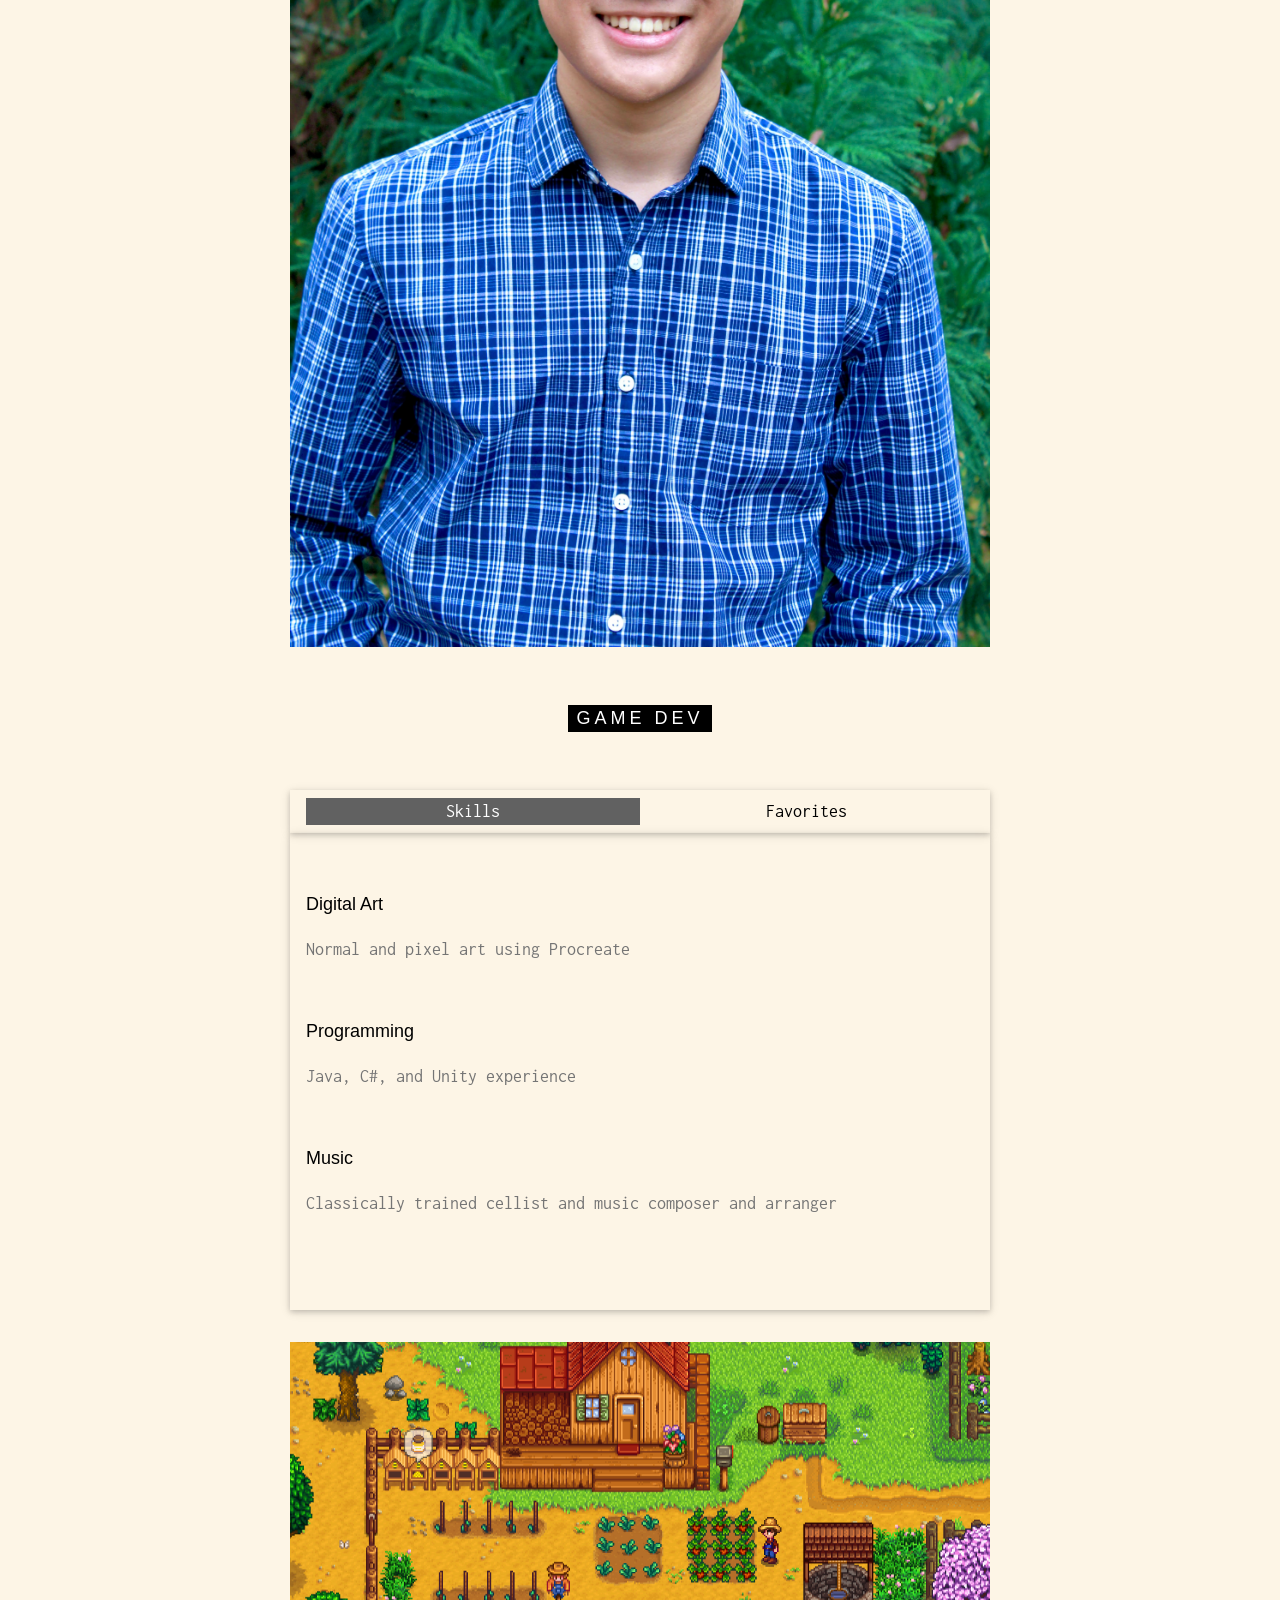
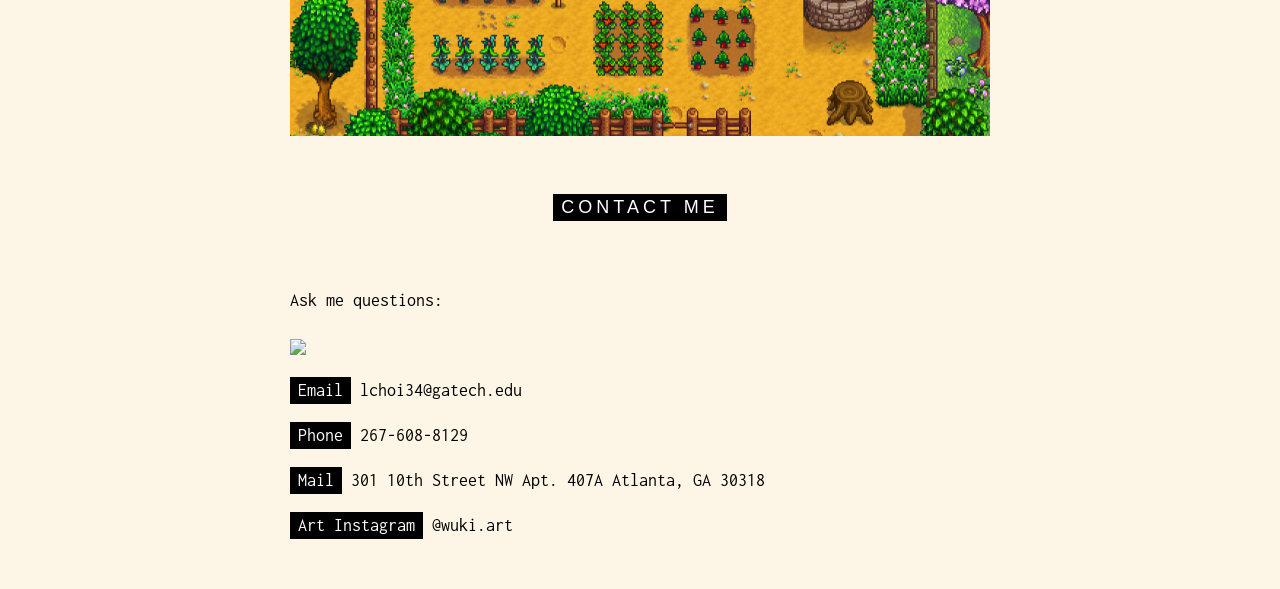
==== commit 5e8b601f: "caps" ====
--- a/index.html
+++ b/index.html
@@ -125,7 +125,7 @@
   <div class="w3-content" style="max-width:700px">
     <h5 class="w3-center w3-padding-48"><span class="w3-tag w3-wide">CONTACT ME</span></h5>
     <p>Ask me questions:</p>
-    <img src="lake.jpg" style="width:100%;max-width:1000px;margin-top:32px;">
+    <img src="lake.jpg" class="w3-image" style="width:100%">
     <p><span class="w3-tag">Email</span> lchoi34@gatech.edu</p>
     <p><span class="w3-tag">Phone</span> 267-608-8129</p>
     <p><span class="w3-tag">Mail</span> 301 10th Street NW Apt. 407A Atlanta, GA 30318</p>
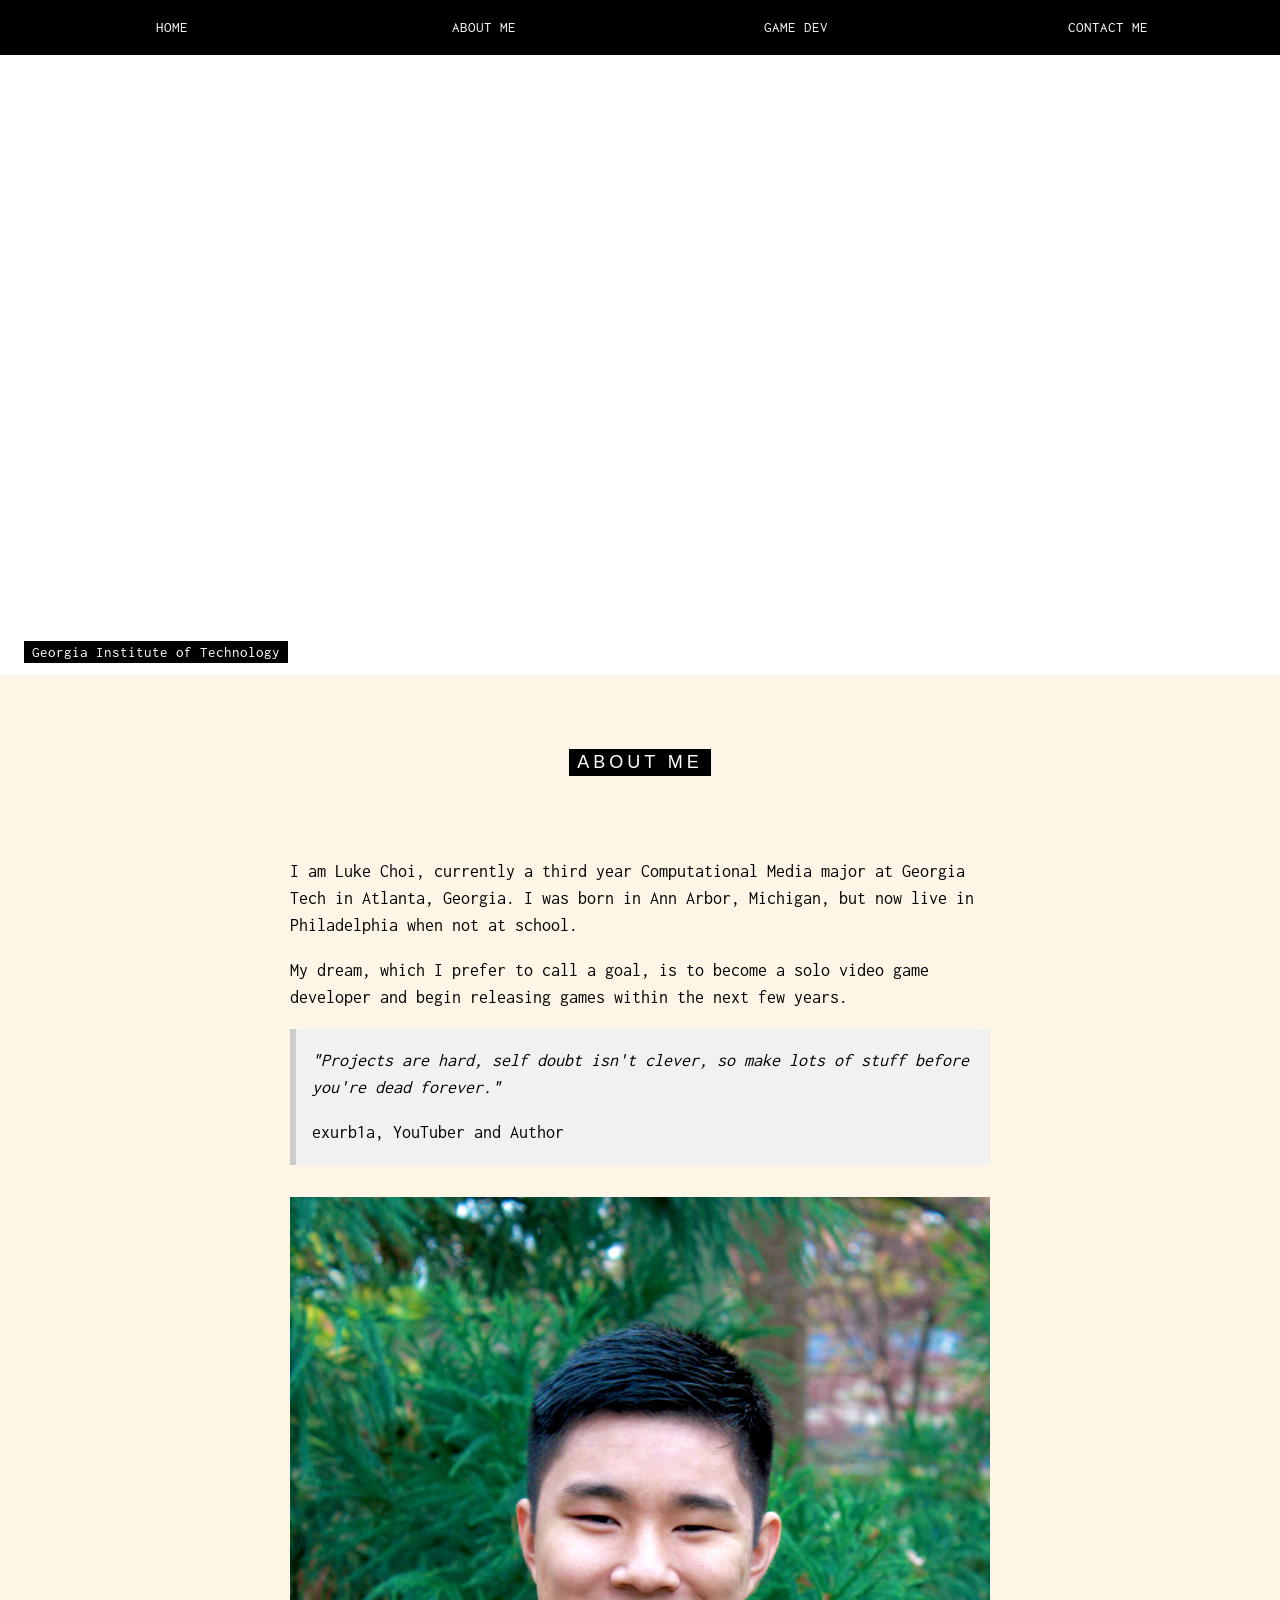
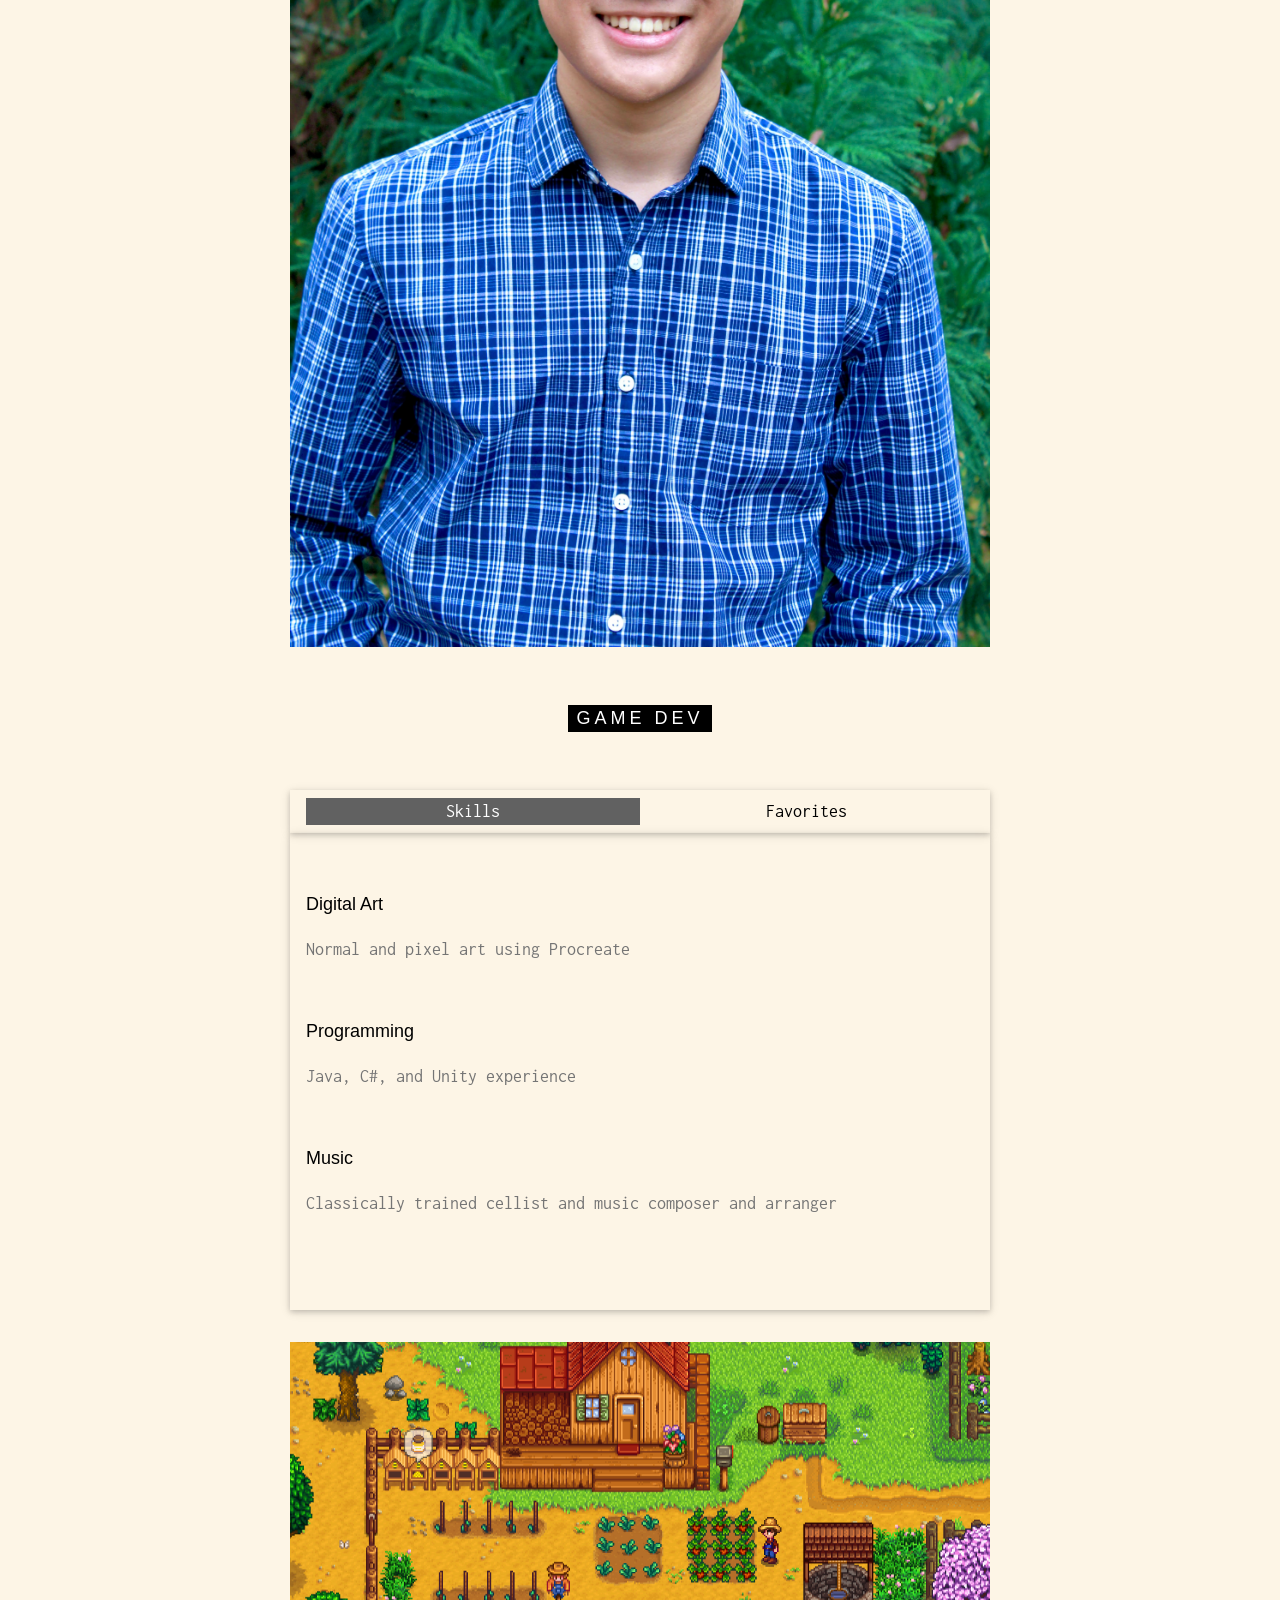
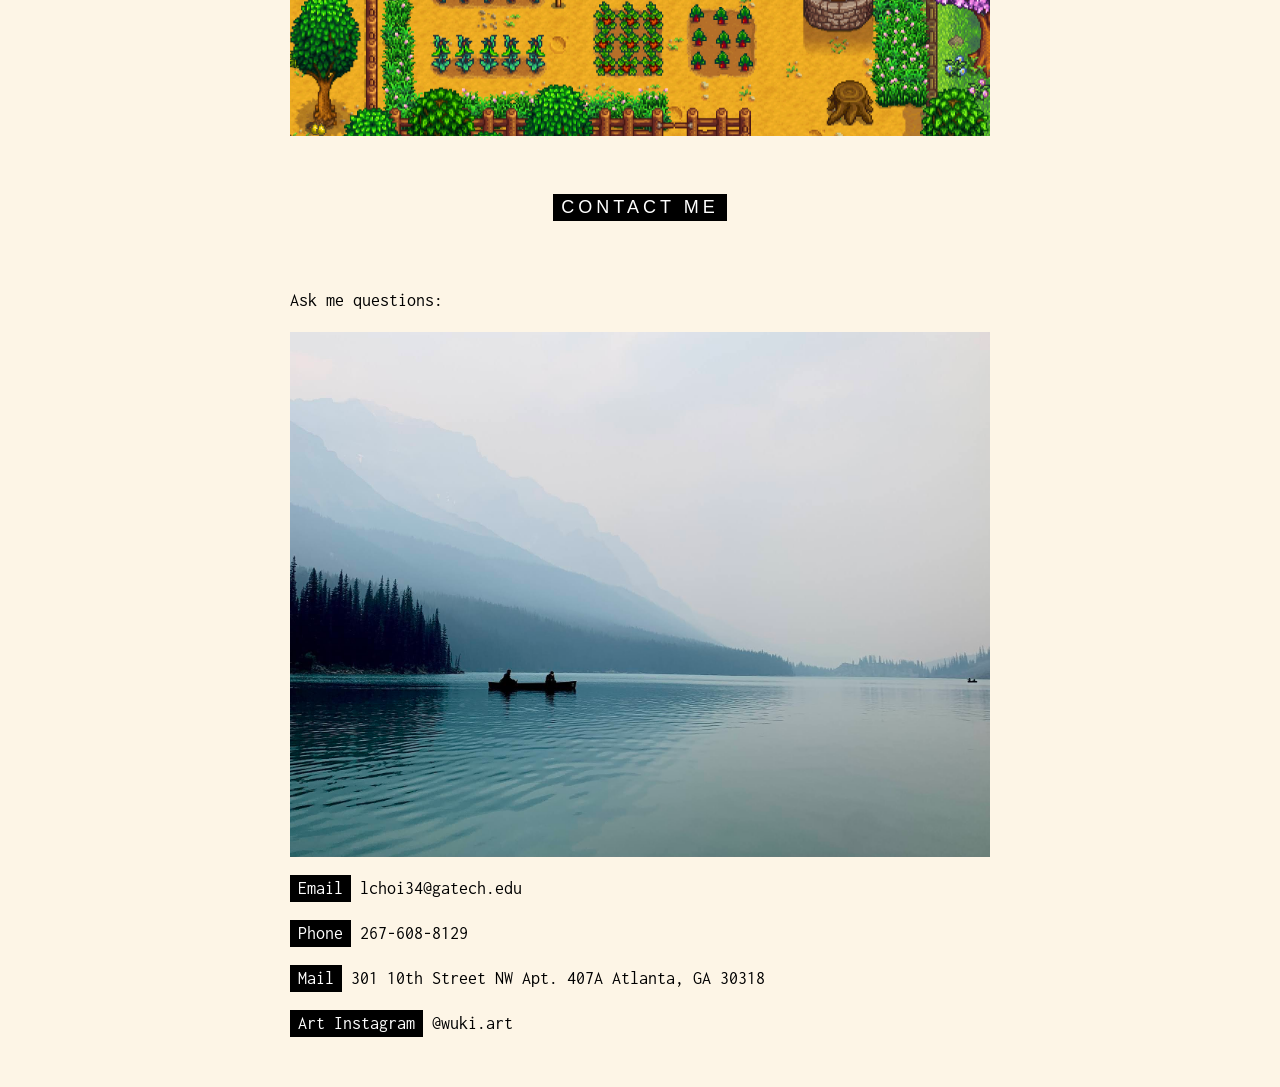
==== commit d1fe437c: "fix" ====
--- a/index.html
+++ b/index.html
@@ -15,7 +15,7 @@
 .bgimg {
   background-position: center;
   background-size: cover;
-  background-image: url("mountains2.jpg");
+  background-image: url("mountains.jpg");
   min-height: 75%;
 }
 
@@ -125,7 +125,7 @@
   <div class="w3-content" style="max-width:700px">
     <h5 class="w3-center w3-padding-48"><span class="w3-tag w3-wide">CONTACT ME</span></h5>
     <p>Ask me questions:</p>
-    <img src="lake.jpg" class="w3-image" style="width:100%">
+    <img src="lake2.jpg" class="w3-image" style="width:100%">
     <p><span class="w3-tag">Email</span> lchoi34@gatech.edu</p>
     <p><span class="w3-tag">Phone</span> 267-608-8129</p>
     <p><span class="w3-tag">Mail</span> 301 10th Street NW Apt. 407A Atlanta, GA 30318</p>
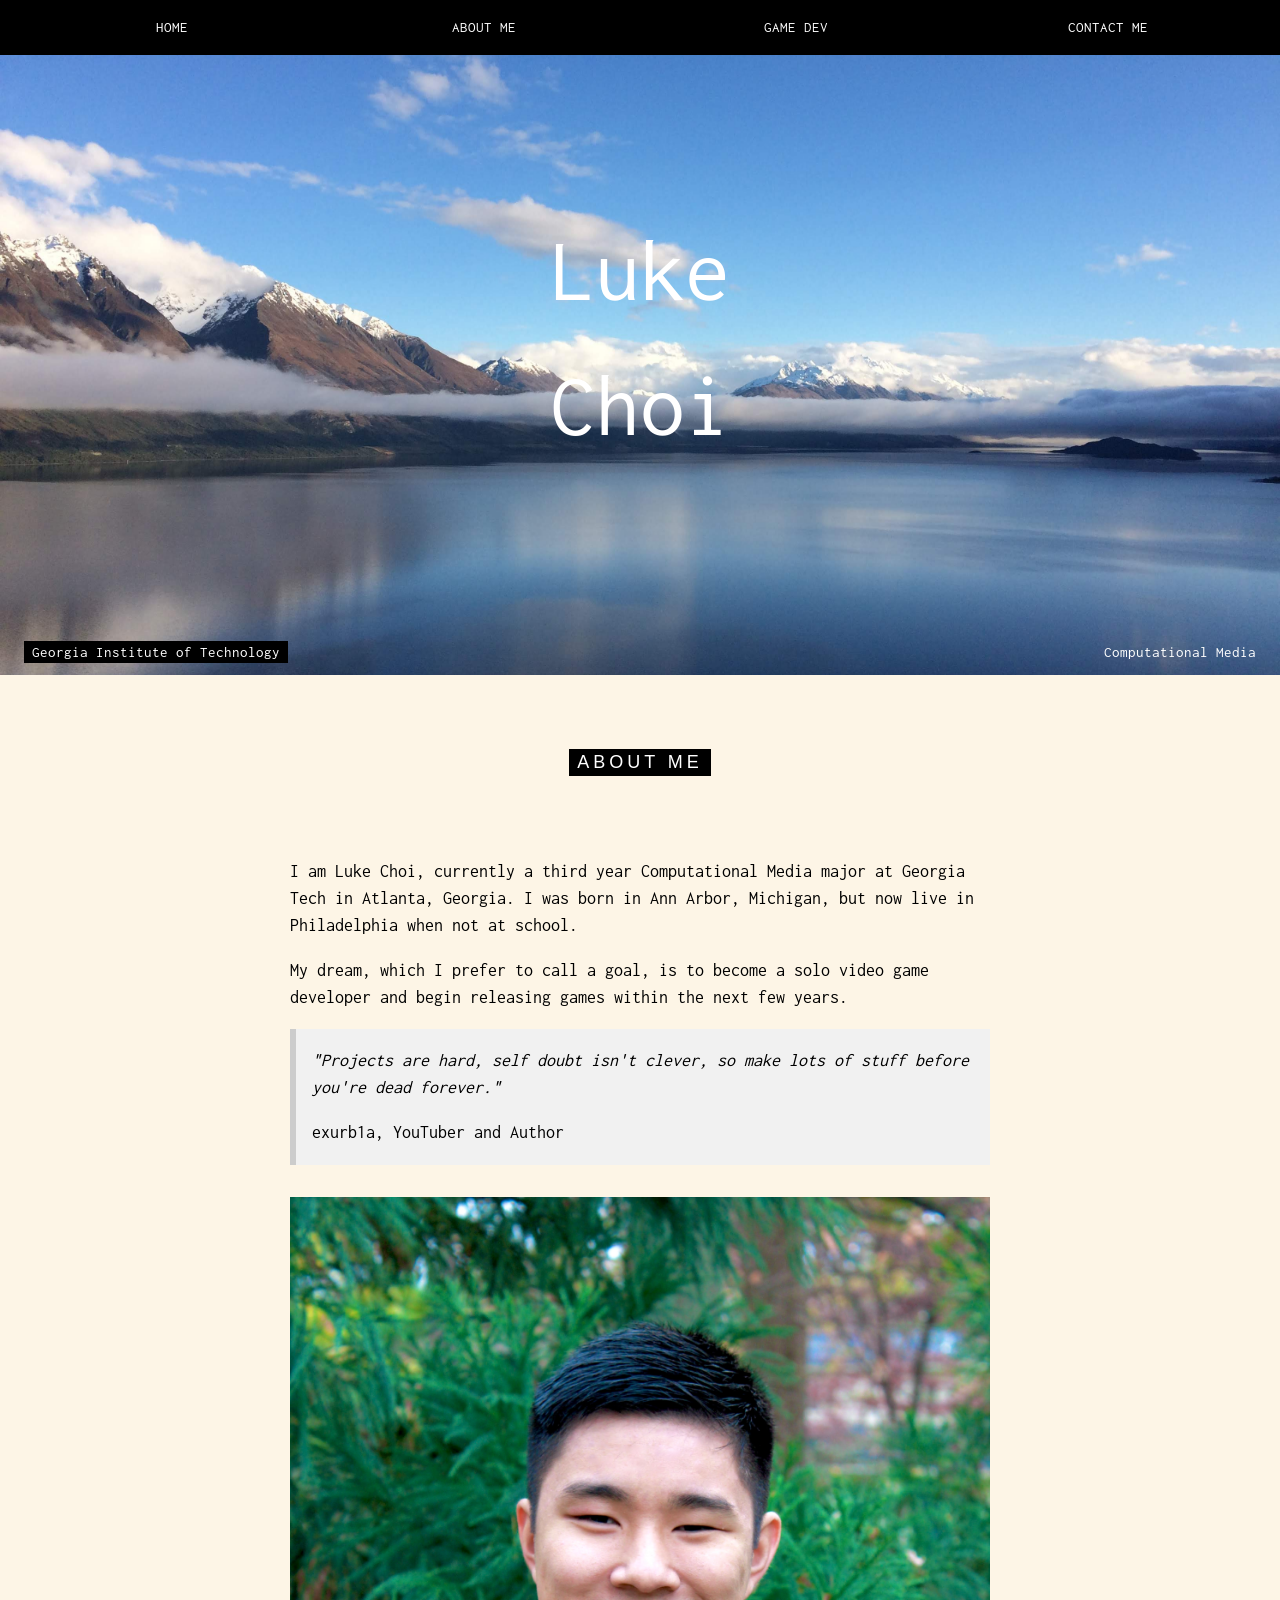
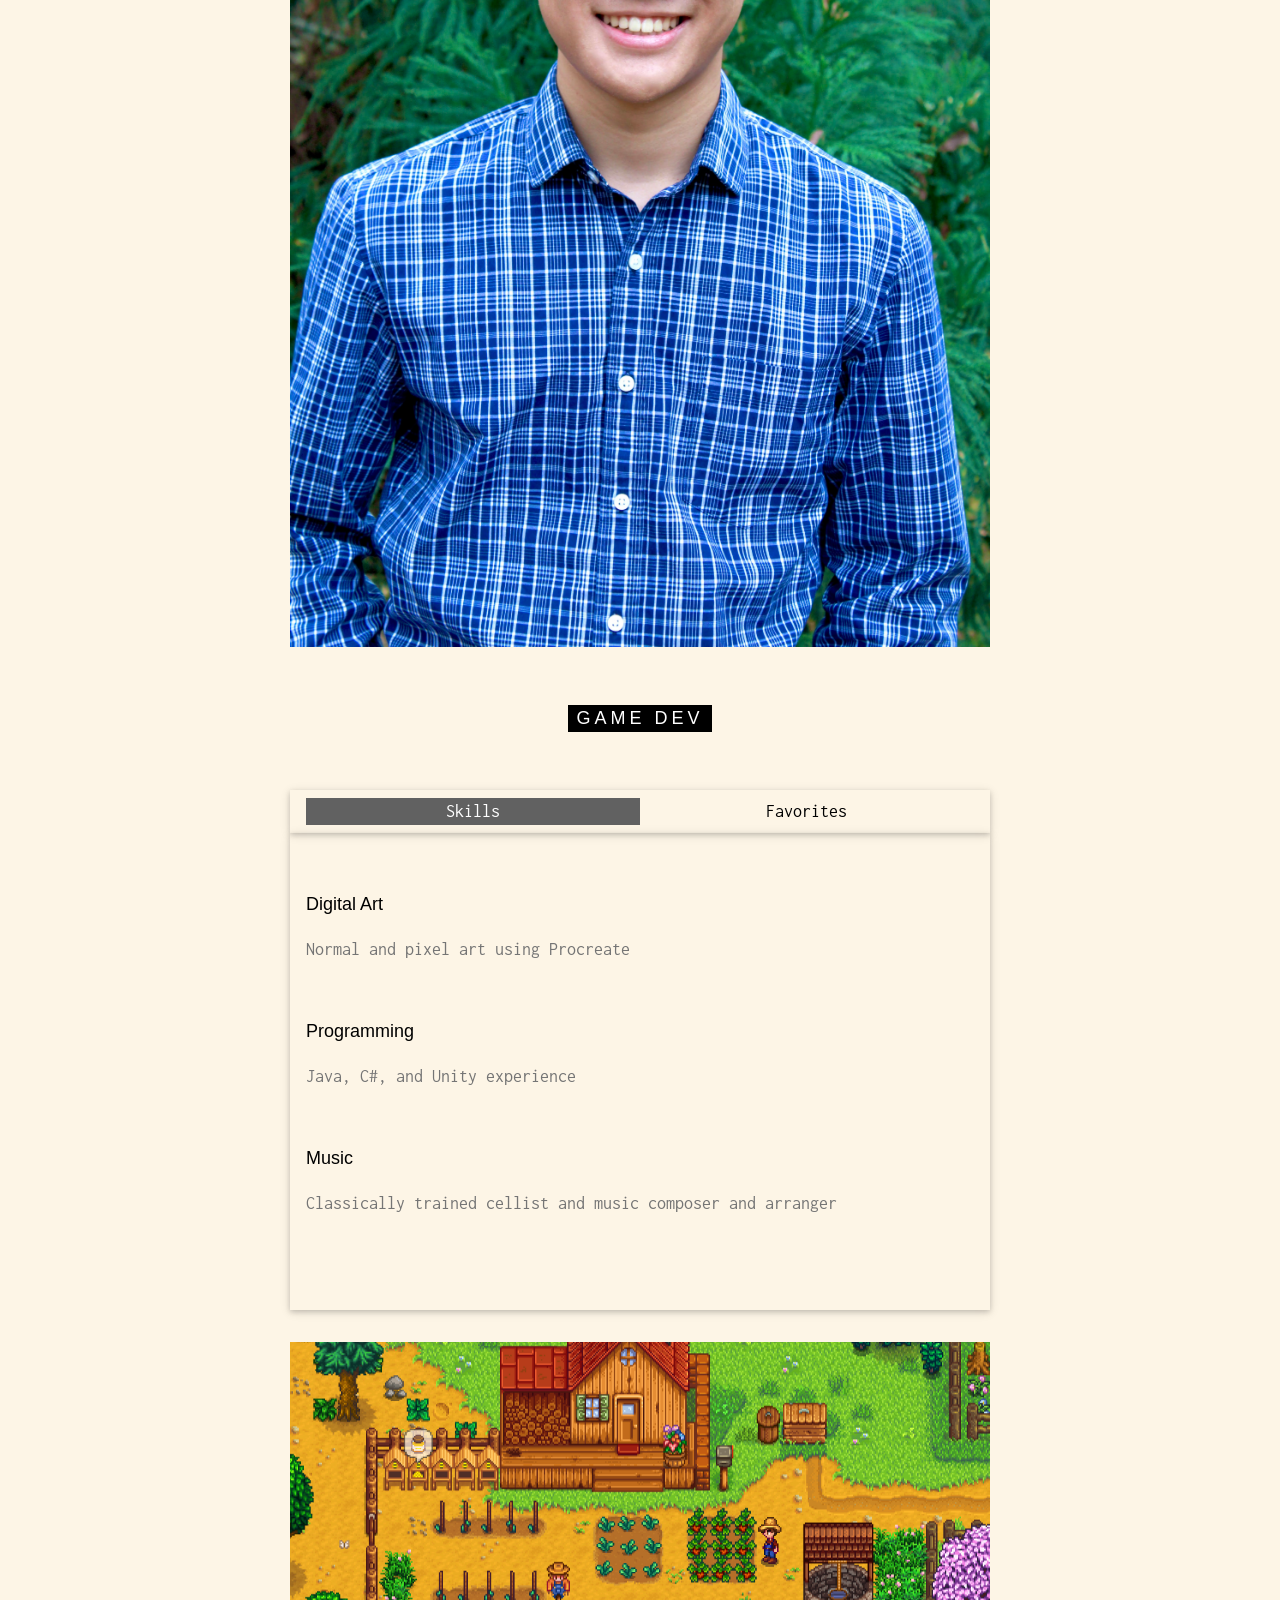
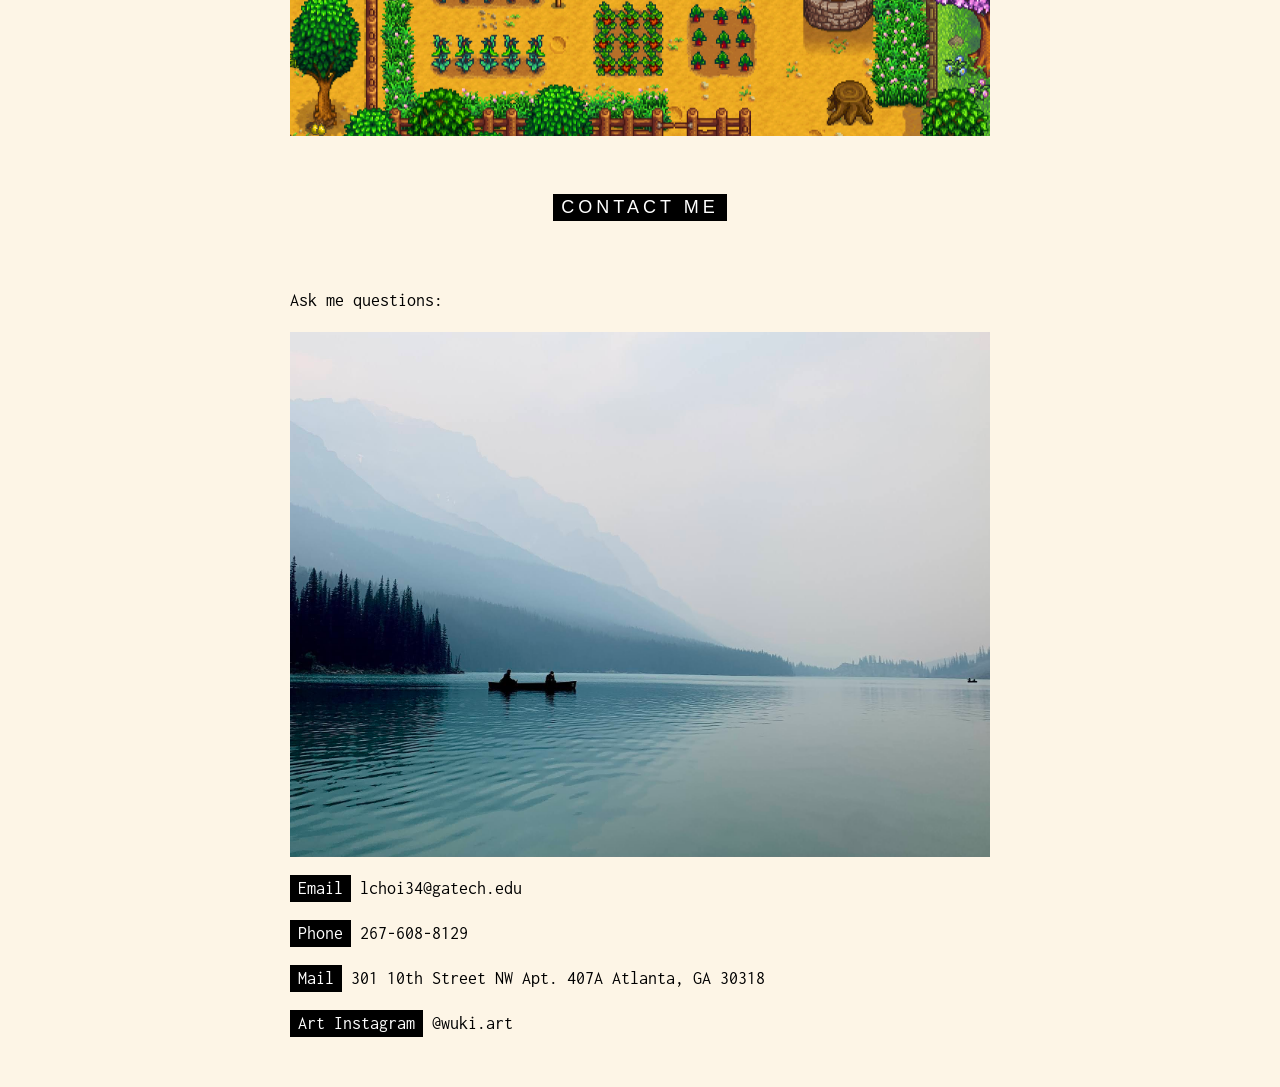
==== commit a1c33c5b: "html fix" ====
--- a/index.html
+++ b/index.html
@@ -15,7 +15,7 @@
 .bgimg {
   background-position: center;
   background-size: cover;
-  background-image: url("mountains.jpg");
+  background-image: url("mountains2.jpg");
   min-height: 75%;
 }
 
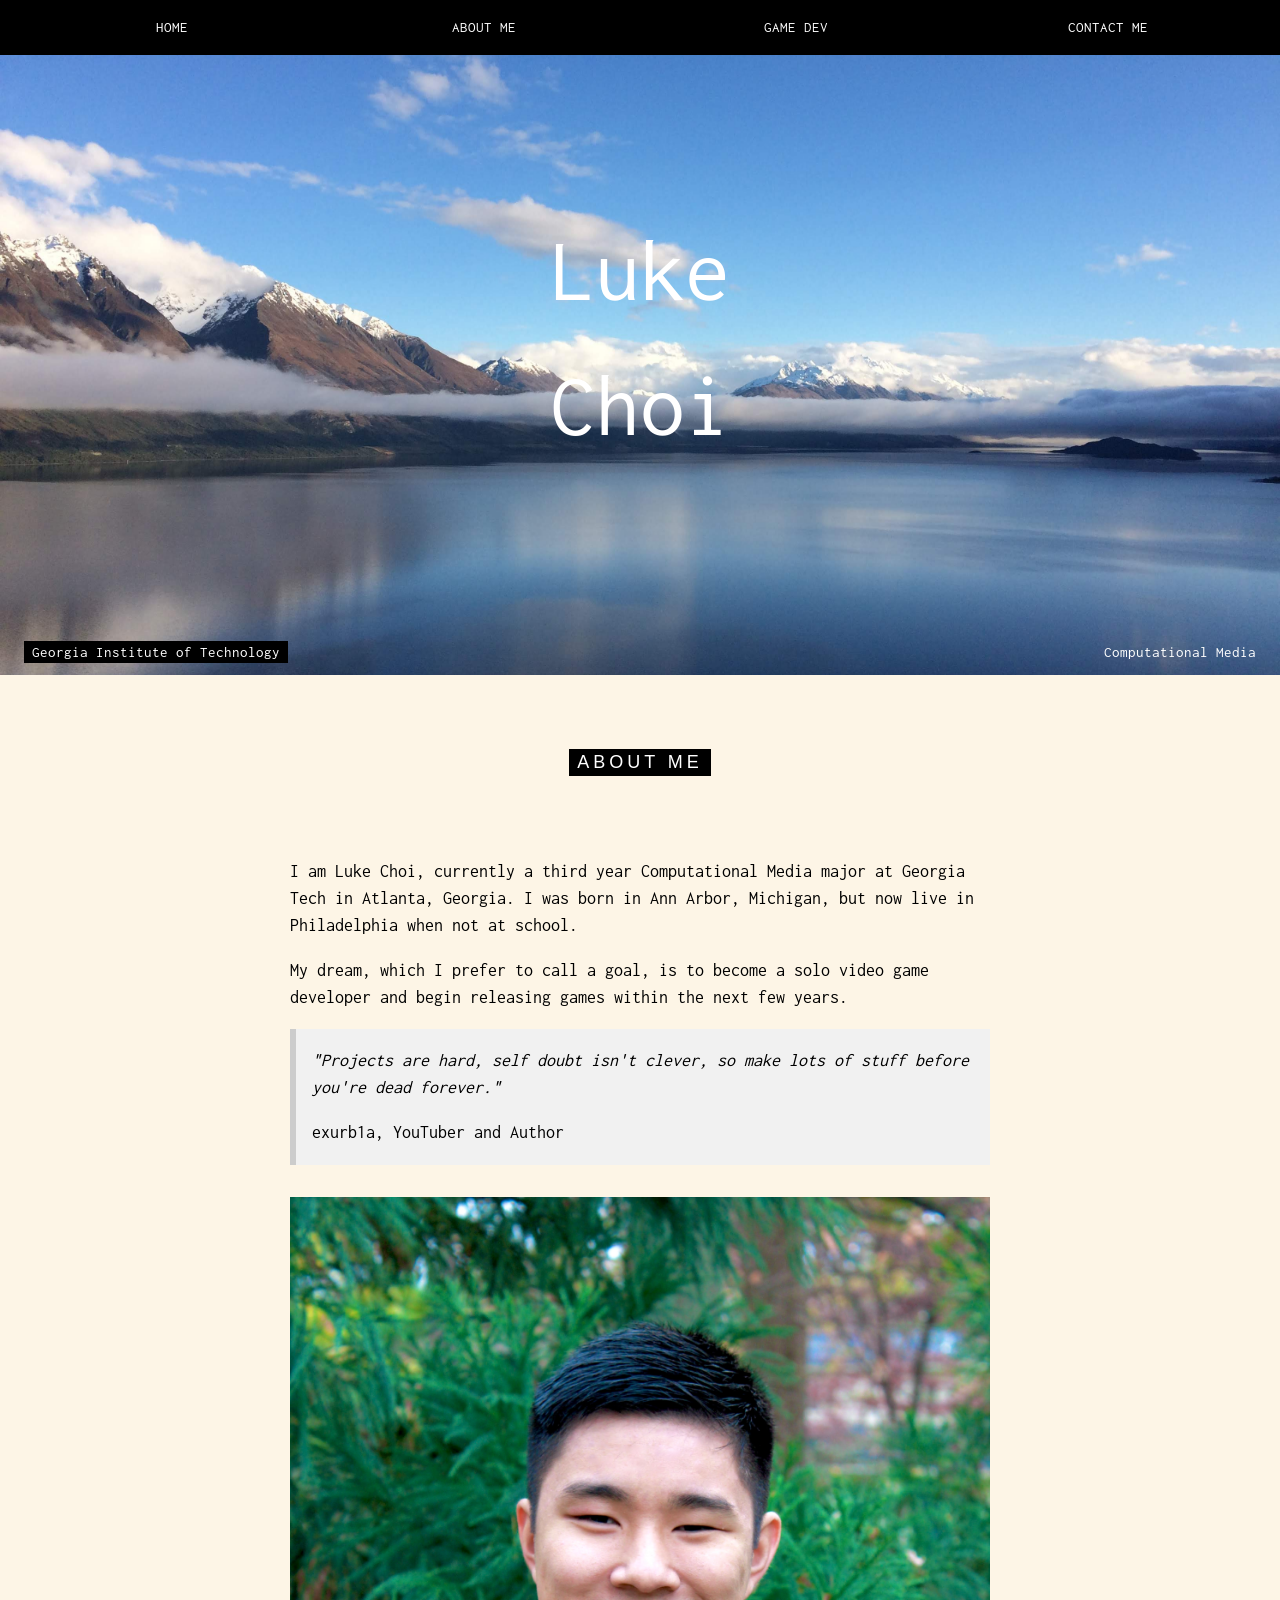
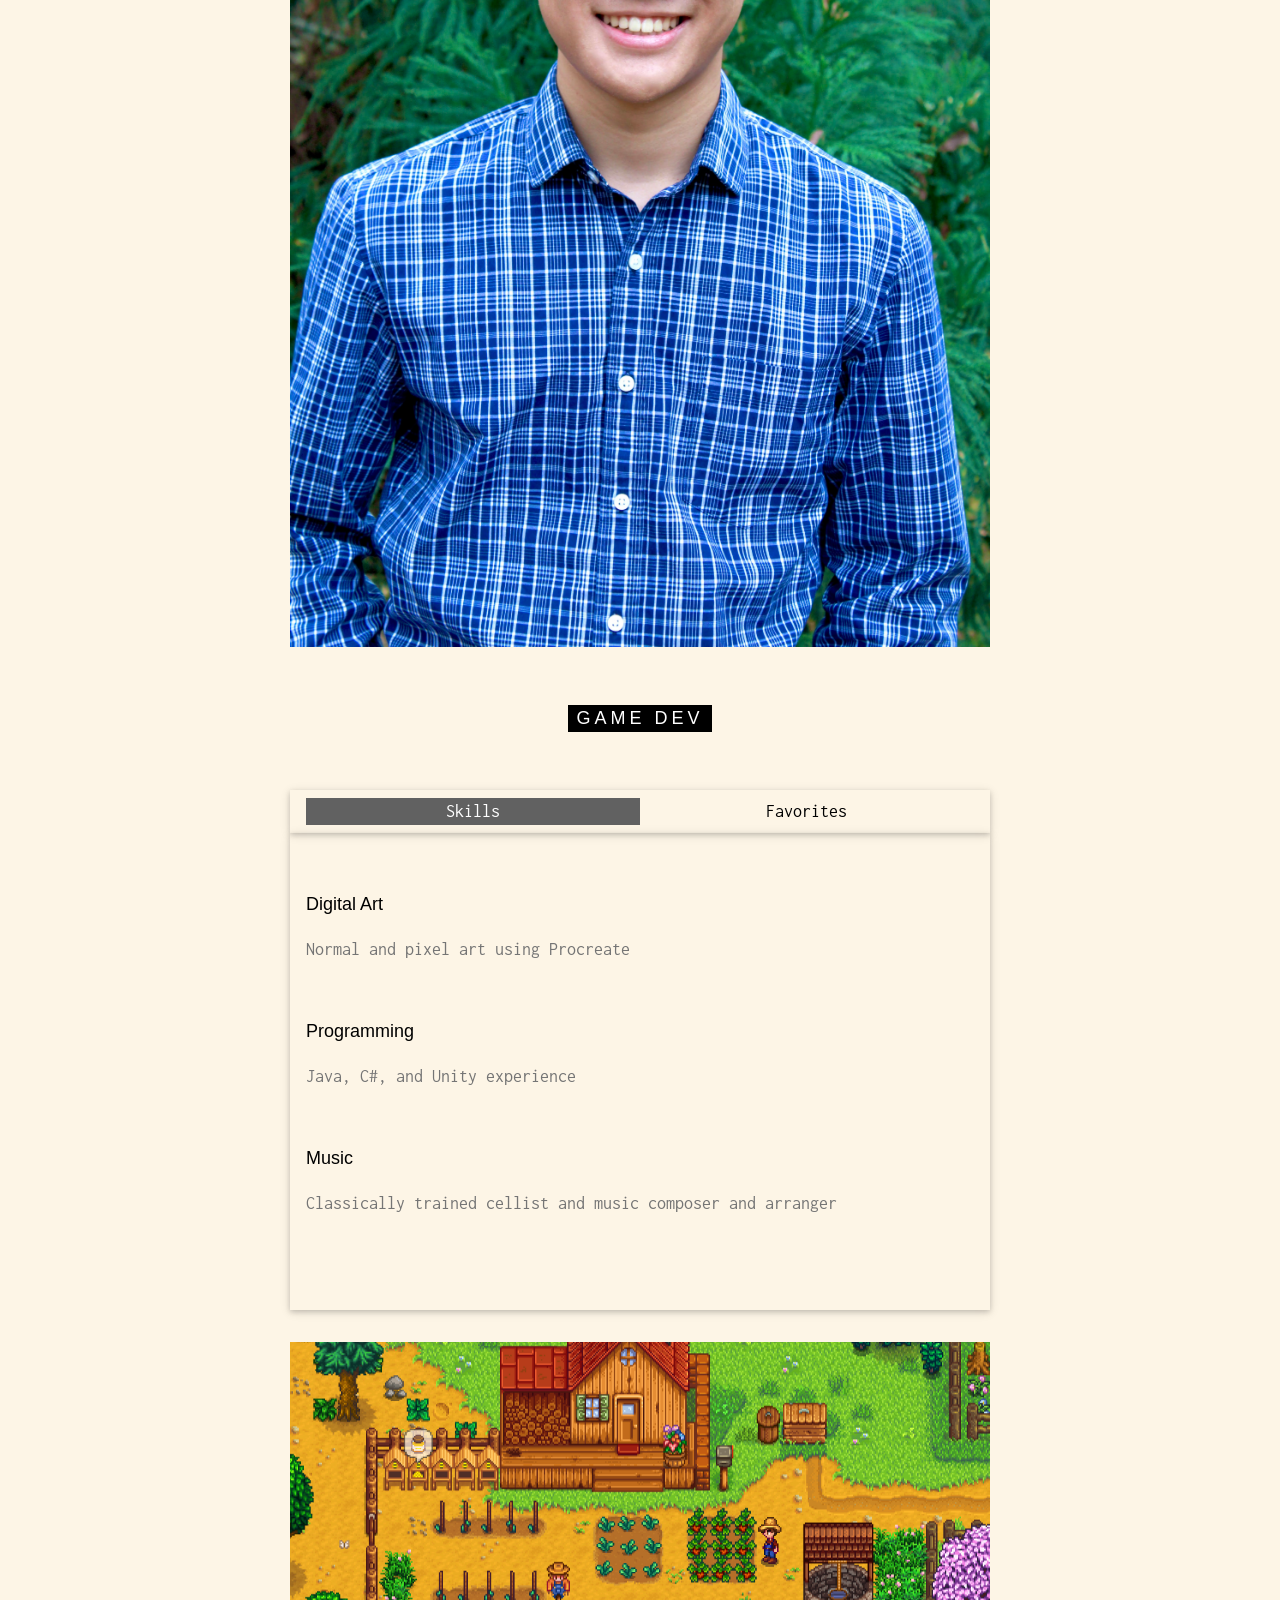
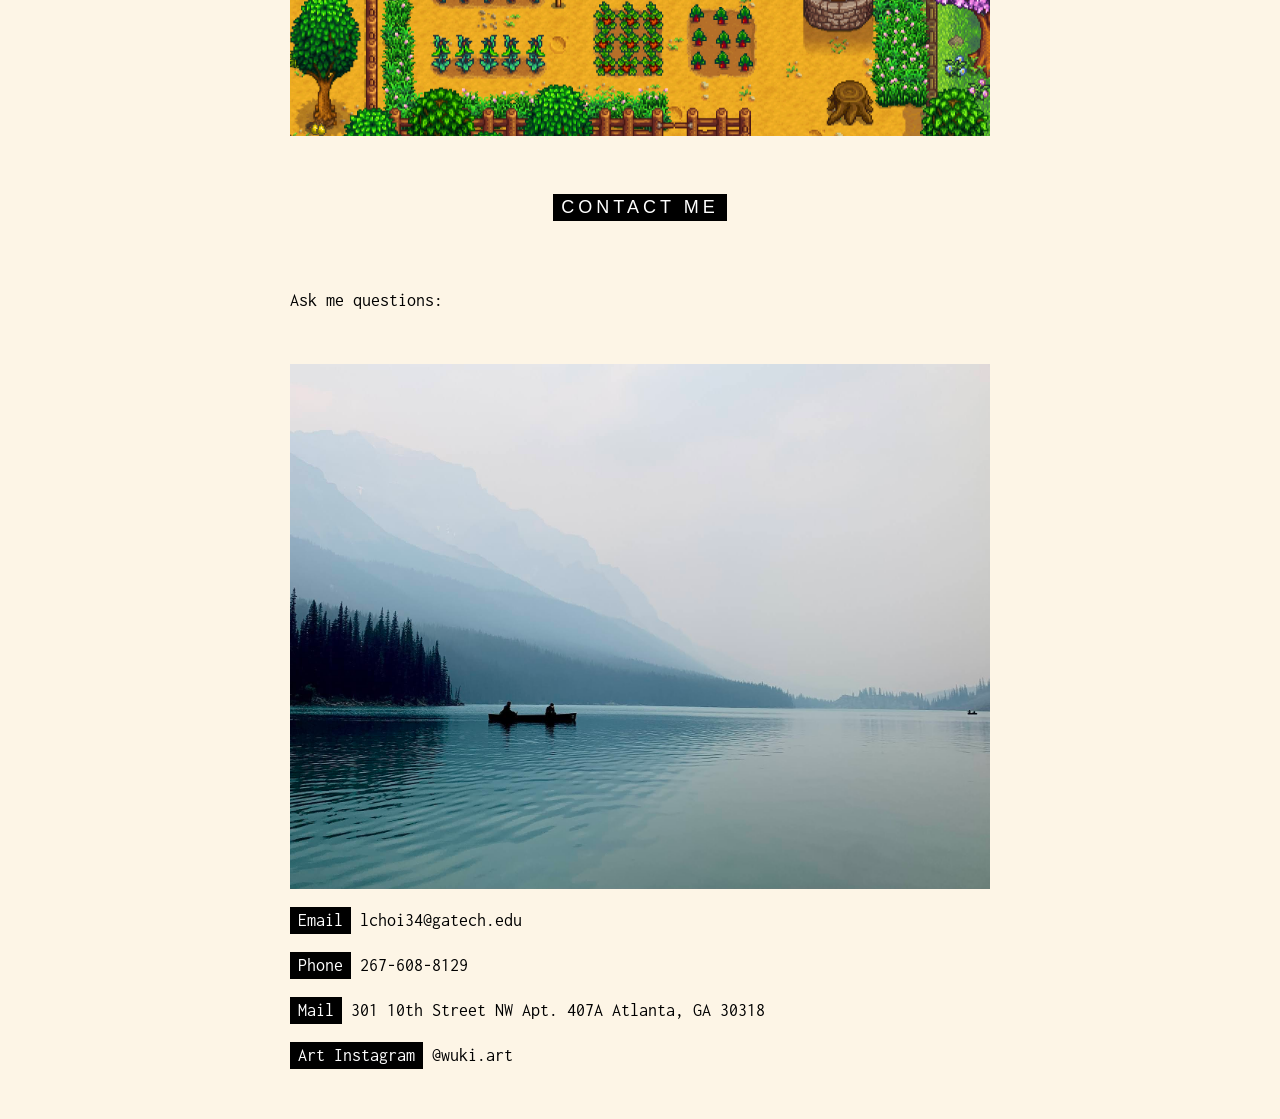
==== commit 89cceb04: "last?" ====
--- a/index.html
+++ b/index.html
@@ -125,7 +125,7 @@
   <div class="w3-content" style="max-width:700px">
     <h5 class="w3-center w3-padding-48"><span class="w3-tag w3-wide">CONTACT ME</span></h5>
     <p>Ask me questions:</p>
-    <img src="lake2.jpg" class="w3-image" style="width:100%">
+    <img src="lake2.jpg" style="width:100%;max-width:1000px;margin-top:32px;">
     <p><span class="w3-tag">Email</span> lchoi34@gatech.edu</p>
     <p><span class="w3-tag">Phone</span> 267-608-8129</p>
     <p><span class="w3-tag">Mail</span> 301 10th Street NW Apt. 407A Atlanta, GA 30318</p>
